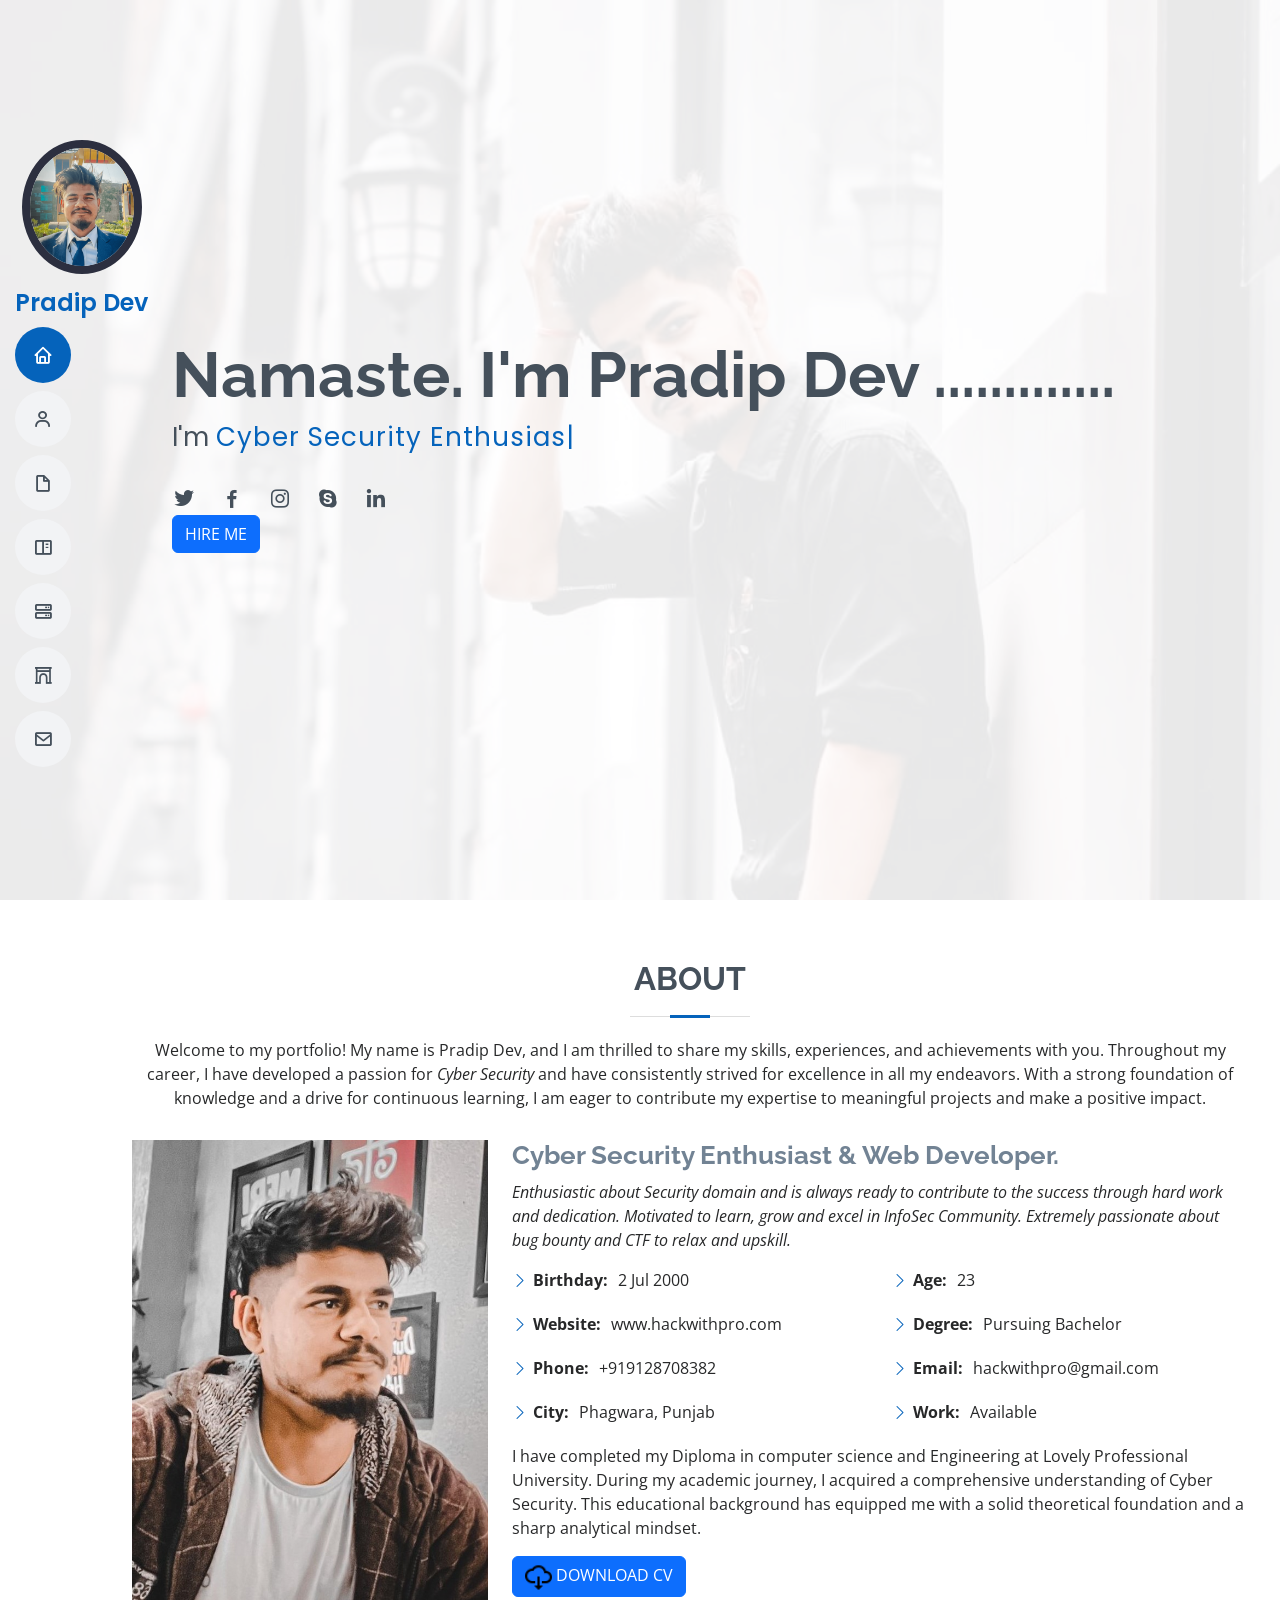
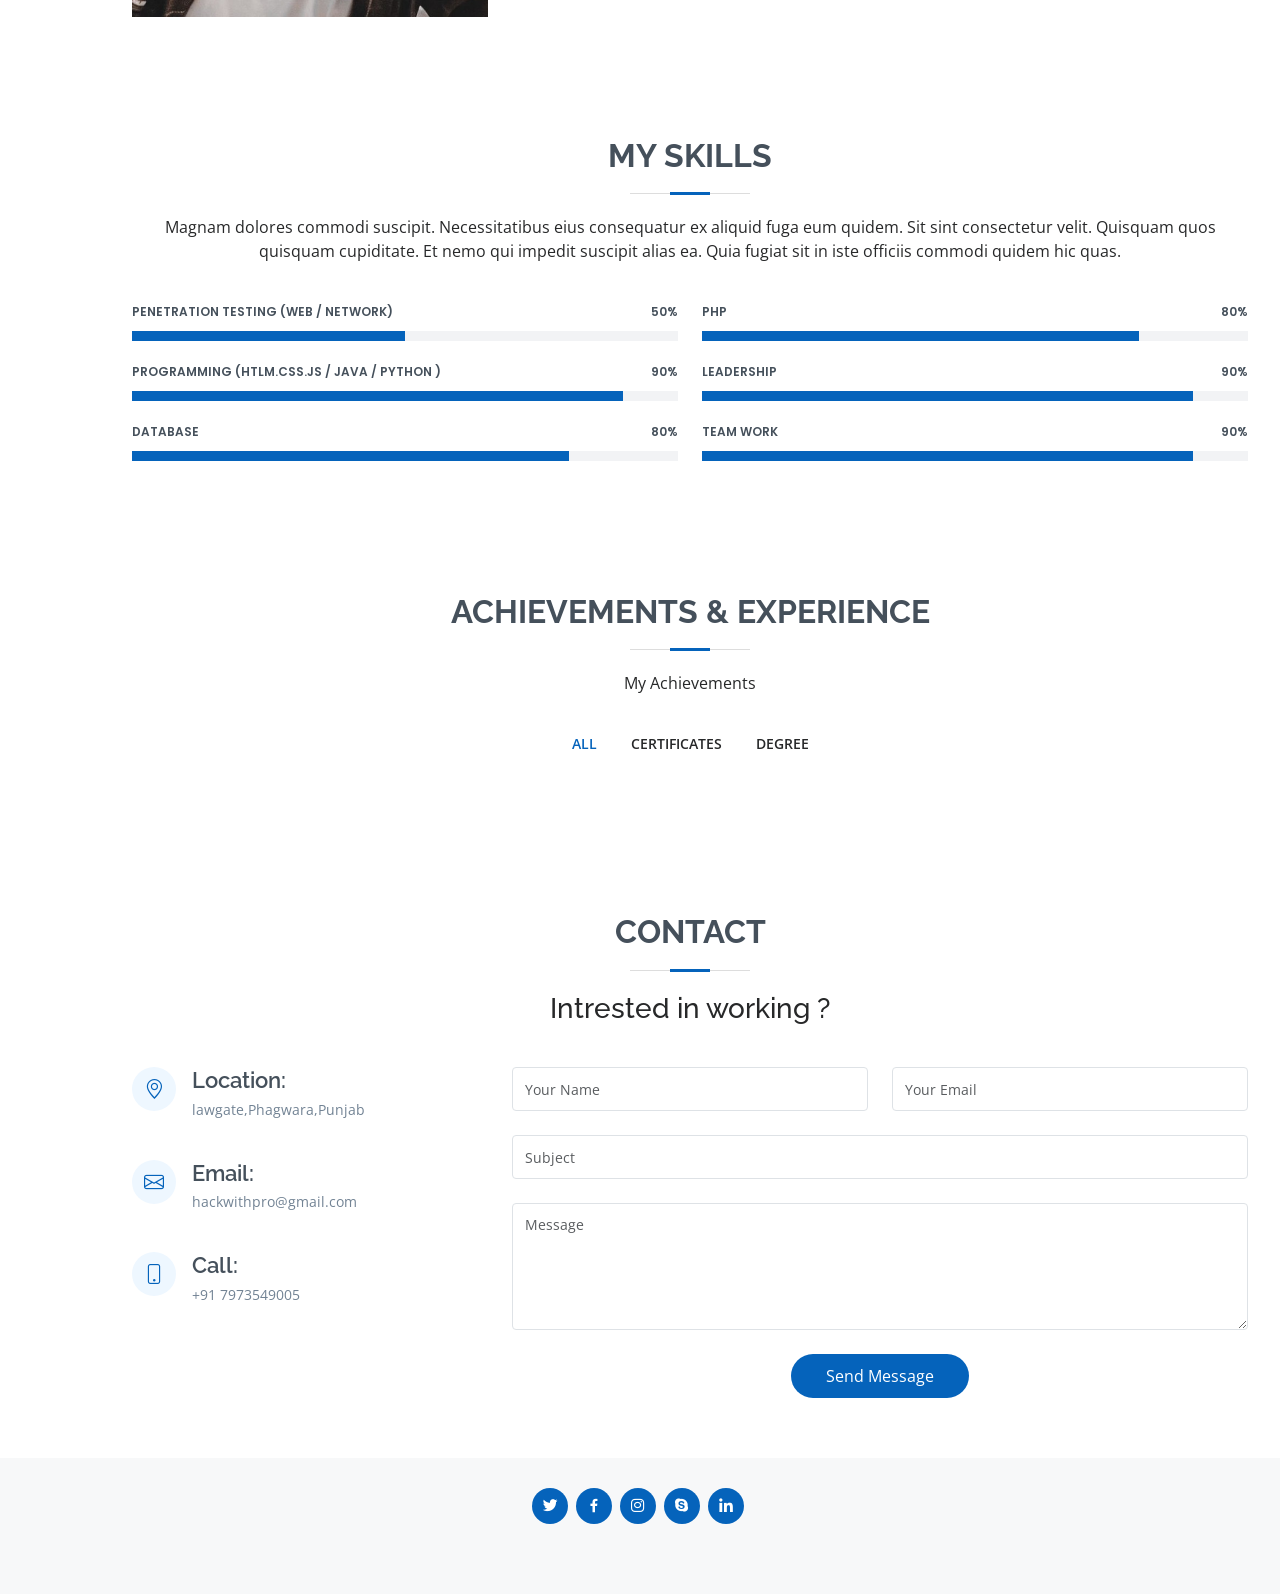
==== html-kubetrack/index.html @ 580a5c1b "changes for second application deployment for kubetrack project" ====
<!DOCTYPE html>
<html lang="en">

<head>
  <meta charset="utf-8">
  <meta content="width=device-width, initial-scale=1.0" name="viewport">

  <title>Hackwithpro</title>
  <meta content="" name="description">
  <meta content="" name="keywords">

  <!-- Favicons -->
  <link href="assets/img/favicon.png" rel="icon">
  <link href="assets/img/apple-touch-icon.png" rel="apple-touch-icon">

  <!-- Google Fonts -->
  <link href="https://fonts.googleapis.com/css?family=Open+Sans:300,300i,400,400i,600,600i,700,700i|Raleway:300,300i,400,400i,500,500i,600,600i,700,700i|Poppins:300,300i,400,400i,500,500i,600,600i,700,700i" rel="stylesheet">

  <!-- Vendor CSS Files -->
  <link href="assets/vendor/aos/aos.css" rel="stylesheet">
  <link href="assets/vendor/bootstrap/css/bootstrap.min.css" rel="stylesheet">
  <link href="assets/vendor/bootstrap-icons/bootstrap-icons.css" rel="stylesheet">
  <link href="assets/vendor/boxicons/css/boxicons.min.css" rel="stylesheet">
  <link href="assets/vendor/glightbox/css/glightbox.min.css" rel="stylesheet">
  <link href="assets/vendor/swiper/swiper-bundle.min.css" rel="stylesheet">

  <!-- Template Main CSS File -->
  <link href="assets/css/style.css" rel="stylesheet">

  <!-- =======================================================
  * Template Name: MyResume
  * Updated: Jun 13 2023 with Bootstrap v5.3.0
  * Template URL: https://bootstrapmade.com/free-html-bootstrap-template-my-resume/
  * Author: BootstrapMade.com
  * License: https://bootstrapmade.com/license/
  ======================================================== -->
</head>

<body>

  <!-- ======= Mobile nav toggle button ======= -->
   <!--<button type="button" class="mobile-nav-toggle d-xl-none"><i class="bi bi-list mobile-nav-toggle"></i></button> -->
   <i class="bi bi-list mobile-nav-toggle d-lg-none"></i>

  <!-- ======= Header ======= -->
  <header id="header" class="d-flex flex-column justify-content-center">
    <div class="profile">
        <img src="assets/img/pro.png" alt="" class="img-fluid rounded-circle">
        <h1 class="text-light"><a href="index.html">Pradip Dev</a></h1>
    </div>
    <nav id="navbar" class="navbar nav-menu">
      <ul>
        <li><a href="#hero" class="nav-link scrollto active"><i class="bx bx-home"></i> <span>Home</span></a></li>
        <li><a href="#about" class="nav-link scrollto"><i class="bx bx-user"></i> <span>About</span></a></li>
        <li><a href="#about" class="nav-link scrollto"><i class="bx bx-file-blank"></i> <span>Resume</span></a></li>
        <li><a href="#portfolio" class="nav-link scrollto"><i class="bx bx-book-content"></i> <span>Portfolio</span></a></li>
        <li><a href="#services" class="nav-link scrollto"><i class="bx bx-server"></i> <span>Services</span></a></li>
        <li><a href="#achivements" class="nav-link scrollto"><i class="bx bx-arch"></i> <span>Achivements</span></a></li>
        <li><a href="#contact" class="nav-link scrollto"><i class="bx bx-envelope"></i> <span>Contact</span></a></li>
      </ul>
    </nav><!-- .nav-menu -->

  </header><!-- End Header -->

  <!-- ======= Hero Section ======= -->
  <section id="hero" class="d-flex flex-column justify-content-center">
    <div class="container" data-aos="zoom-in" data-aos-delay="100">
      <h1>Namaste. I'm Pradip Dev .............</h1>
      <p> I'm <span class="typed" data-typed-items="Cyber Security Enthusiast , Security Researcher, Full Stack Web Developer, "></span></p>
      <div class="social-links">
        <a href="https://twitter.com/Pradeep_161" class="twitter"><i class="bx bxl-twitter"></i></a>
        <a href="https://www.facebook.com/Pradeepdev1611" class="facebook"><i class="bx bxl-facebook"></i></a>
        <a href="https://www.instagram.com/_Pradeep1611/" class="instagram"><i class="bx bxl-instagram"></i></a>
        <a href="#" class="google-plus"><i class="bx bxl-skype"></i></a>
        <a href="https://www.linkedin.com/in/pradip-dev-b38003209/" class="linkedin"><i class="bx bxl-linkedin"></i></a> 
      </div>
      <div class ="button">
        <!--<button onclick="" type="submit"> HIRE ME </button>-->
        <a class="btn btn-large btn-primary" href="#contact"> HIRE ME </a>
        </div>
    </div>
  </section><!-- End Hero -->

  <main id="main">

    <!-- ======= About Section ======= -->
    <section id="about" class="about">
      <div class="container" data-aos="fade-up">

        <div class="section-title">
          <h2>About</h2>
          <p>Welcome to my portfolio! My name is Pradip Dev, and I am thrilled to share my skills, experiences, and achievements with you. Throughout my career, I have developed a passion for </b><i>Cyber Security</i> and have consistently strived for excellence in all my endeavors. With a strong foundation of knowledge and a drive for continuous learning, I am eager to contribute my expertise to meaningful projects and make a positive impact.</p>
        </div>

        <div class="row">
          <div class="col-lg-4">
            <img src="assets/img/profile-img.jpg" class="img-fluid" alt="">
          </div>
          <div class="col-lg-8 pt-4 pt-lg-0 content">
            <h3> Cyber Security Enthusiast &amp; Web Developer.</h3>
            <p class="fst-italic">
                Enthusiastic about Security domain and is always ready to contribute to the success through hard work and dedication. Motivated to learn, grow and excel in InfoSec Community. Extremely passionate about bug bounty and  CTF to relax and upskill.
            </p>
            <div class="row">
              <div class="col-lg-6">
                <ul>
                  <li><i class="bi bi-chevron-right"></i> <strong>Birthday:</strong> <span>2 Jul 2000</span></li>
                  <li><i class="bi bi-chevron-right"></i> <strong>Website:</strong> <span>www.hackwithpro.com</span></li>
                  <li><i class="bi bi-chevron-right"></i> <strong>Phone:</strong> <span>+919128708382</span></li>
                  <li><i class="bi bi-chevron-right"></i> <strong>City:</strong> <span>Phagwara, Punjab</span></li>
                </ul>
              </div>
              <div class="col-lg-6">
                <ul>
                  <li><i class="bi bi-chevron-right"></i> <strong>Age:</strong> <span>23</span></li>
                  <li><i class="bi bi-chevron-right"></i> <strong>Degree:</strong> <span>Pursuing Bachelor</span></li>
                  <li><i class="bi bi-chevron-right"></i> <strong>Email:</strong> <span>hackwithpro@gmail.com</span></li>
                  <li><i class="bi bi-chevron-right"></i> <strong>Work:</strong> <span>Available</span></li>
                </ul>
              </div>
            </div>
            <p>
                I have completed my Diploma in computer science and Engineering at Lovely Professional University. During my academic journey, I acquired a comprehensive understanding of Cyber Security. This educational background has equipped me with a solid theoretical foundation and a sharp analytical mindset.

            </p>
            <a href="./assets/resume.pdf" target="_blank" class="btn btn-large btn-primary"><img src="./assets/img/download-icon.png" style="height: 3vh; width: 3vh" /> DOWNLOAD CV</a>
          </div>
        </div>

      </div>
    </section><!-- End About Section -->

    <!-- ======= Skills Section ======= -->
    <section id="skills" class="skills section-bg">
      <div class="container" data-aos="fade-up">

        <div class="section-title">
          <h2>My Skills</h2>
          <p>Magnam dolores commodi suscipit. Necessitatibus eius consequatur ex aliquid fuga eum quidem. Sit sint consectetur velit. Quisquam quos quisquam cupiditate. Et nemo qui impedit suscipit alias ea. Quia fugiat sit in iste officiis commodi quidem hic quas.</p>
        </div>

        <div class="row skills-content">

          <div class="col-lg-6">

            <div class="progress">
              <span class="skill"> Penetration Testing (Web / Network) <i class="val">50%</i></span>
              <div class="progress-bar-wrap">
                <div class="progress-bar" role="progressbar" aria-valuenow="50" aria-valuemin="0" aria-valuemax="100"></div>
              </div>
            </div>

            <div class="progress">
              <span class="skill"> Programming (Htlm.Css.Js / java / Python ) <i class="val">90%</i></span>
              <div class="progress-bar-wrap">
                <div class="progress-bar" role="progressbar" aria-valuenow="90" aria-valuemin="0" aria-valuemax="100"></div>
              </div>
            </div>

            <div class="progress">
              <span class="skill">Database <i class="val">80%</i></span>
              <div class="progress-bar-wrap">
                <div class="progress-bar" role="progressbar" aria-valuenow="80" aria-valuemin="0" aria-valuemax="100"></div>
              </div>
            </div>

          </div>

          <div class="col-lg-6">

            <div class="progress">
              <span class="skill">PHP <i class="val">80%</i></span>
              <div class="progress-bar-wrap">
                <div class="progress-bar" role="progressbar" aria-valuenow="80" aria-valuemin="0" aria-valuemax="100"></div>
              </div>
            </div>

            <div class="progress">
              <span class="skill">Leadership<i class="val">90%</i></span>
              <div class="progress-bar-wrap">
                <div class="progress-bar" role="progressbar" aria-valuenow="90" aria-valuemin="0" aria-valuemax="100"></div>
              </div>
            </div>

            <div class="progress">
              <span class="skill">Team work <i class="val">90%</i></span>
              <div class="progress-bar-wrap">
                <div class="progress-bar" role="progressbar" aria-valuenow="90" aria-valuemin="0" aria-valuemax="100"></div>
              </div>
            </div>

          </div>

        </div>

      </div>
    </section><!-- End Skills Section -->   

    <!-- ======= Portfolio Section ======= -->
    <section id="portfolio" class="portfolio section-bg">
      <div class="container" data-aos="fade-up">

        <div class="section-title">
          <h2>Achievements & Experience</h2>
          <p>My Achievements</p>
        </div>

        <div class="row">
          <div class="col-lg-12 d-flex justify-content-center" data-aos="fade-up" data-aos-delay="100">
            <ul id="portfolio-flters">
              <li data-filter="*" class="filter-active">All</li>
              <li data-filter=".filter-app"> Certificates</li>
              <li data-filter=".filter-card"> Degree</li>
             <!--<li data-filter=".filter-web">  Web</li> --> 
            </ul>
          </div>
        </div> 
        <!--

        <div class="row portfolio-container" data-aos="fade-up" data-aos-delay="200">

          <div class="col-lg-4 col-md-6 portfolio-item filter-app">
            <div class="portfolio-wrap">
              <img src="assets/img/portfolio/portfolio-1.jpg" class="img-fluid" alt="">
              <div class="portfolio-info">
                <h4>App 1</h4>
                <p>App</p>
                <div class="portfolio-links">
                  <a href="assets/img/portfolio/portfolio-1.jpg" data-gallery="portfolioGallery" class="portfolio-lightbox" title="App 1"><i class="bx bx-plus"></i></a>
                  <a href="portfolio-details.html" class="portfolio-details-lightbox" data-glightbox="type: external" title="Portfolio Details"><i class="bx bx-link"></i></a>
                </div>
              </div>
            </div>
          </div>

          <div class="col-lg-4 col-md-6 portfolio-item filter-web">
            <div class="portfolio-wrap">
              <img src="assets/img/portfolio/portfolio-2.jpg" class="img-fluid" alt="">
              <div class="portfolio-info">
                <h4>Web 3</h4>
                <p>Web</p>
                <div class="portfolio-links">
                  <a href="assets/img/portfolio/portfolio-2.jpg" data-gallery="portfolioGallery" class="portfolio-lightbox" title="Web 3"><i class="bx bx-plus"></i></a>
                  <a href="portfolio-details.html" class="portfolio-details-lightbox" data-glightbox="type: external" title="Portfolio Details"><i class="bx bx-link"></i></a>
                </div>
              </div>
            </div>
          </div>

          <div class="col-lg-4 col-md-6 portfolio-item filter-app">
            <div class="portfolio-wrap">
              <img src="assets/img/portfolio/portfolio-3.jpg" class="img-fluid" alt="">
              <div class="portfolio-info">
                <h4>App 2</h4>
                <p>App</p>
                <div class="portfolio-links">
                  <a href="assets/img/portfolio/portfolio-3.jpg" data-gallery="portfolioGallery" class="portfolio-lightbox" title="App 2"><i class="bx bx-plus"></i></a>
                  <a href="portfolio-details.html" class="portfolio-details-lightbox" data-glightbox="type: external" title="Portfolio Details"><i class="bx bx-link"></i></a>
                </div>
              </div>
            </div>
          </div>

          <div class="col-lg-4 col-md-6 portfolio-item filter-card">
            <div class="portfolio-wrap">
              <img src="assets/img/portfolio/portfolio-4.jpg" class="img-fluid" alt="">
              <div class="portfolio-info">
                <h4>Card 2</h4>
                <p>Card</p>
                <div class="portfolio-links">
                  <a href="assets/img/portfolio/portfolio-4.jpg" data-gallery="portfolioGallery" class="portfolio-lightbox" title="Card 2"><i class="bx bx-plus"></i></a>
                  <a href="portfolio-details.html" class="portfolio-details-lightbox" data-glightbox="type: external" title="Portfolio Details"><i class="bx bx-link"></i></a>
                </div>
              </div>
            </div>
          </div>

          <div class="col-lg-4 col-md-6 portfolio-item filter-web">
            <div class="portfolio-wrap">
              <img src="assets/img/portfolio/portfolio-5.jpg" class="img-fluid" alt="">
              <div class="portfolio-info">
                <h4>Web 2</h4>
                <p>Web</p>
                <div class="portfolio-links">
                  <a href="assets/img/portfolio/portfolio-5.jpg" data-gallery="portfolioGallery" class="portfolio-lightbox" title="Web 2"><i class="bx bx-plus"></i></a>
                  <a href="portfolio-details.html" class="portfolio-details-lightbox" data-glightbox="type: external" title="Portfolio Details"><i class="bx bx-link"></i></a>
                </div>
              </div>
            </div>
          </div>

          <div class="col-lg-4 col-md-6 portfolio-item filter-app">
            <div class="portfolio-wrap">
              <img src="assets/img/portfolio/portfolio-6.jpg" class="img-fluid" alt="">
              <div class="portfolio-info">
                <h4>App 3</h4>
                <p>App</p>
                <div class="portfolio-links">
                  <a href="assets/img/portfolio/portfolio-6.jpg" data-gallery="portfolioGallery" class="portfolio-lightbox" title="App 3"><i class="bx bx-plus"></i></a>
                  <a href="portfolio-details.html" class="portfolio-details-lightbox" data-glightbox="type: external" title="Portfolio Details"><i class="bx bx-link"></i></a>
                </div>
              </div>
            </div>
          </div>

          <div class="col-lg-4 col-md-6 portfolio-item filter-card">
            <div class="portfolio-wrap">
              <img src="assets/img/portfolio/portfolio-7.jpg" class="img-fluid" alt="">
              <div class="portfolio-info">
                <h4>Card 1</h4>
                <p>Card</p>
                <div class="portfolio-links">
                  <a href="assets/img/portfolio/portfolio-7.jpg" data-gallery="portfolioGallery" class="portfolio-lightbox" title="Card 1"><i class="bx bx-plus"></i></a>
                  <a href="portfolio-details.html" class="portfolio-details-lightbox" data-glightbox="type: external" title="Portfolio Details"><i class="bx bx-link"></i></a>
                </div>
              </div>
            </div>
          </div>

          <div class="col-lg-4 col-md-6 portfolio-item filter-card">
            <div class="portfolio-wrap">
              <img src="assets/img/portfolio/portfolio-8.jpg" class="img-fluid" alt="">
              <div class="portfolio-info">
                <h4>Card 3</h4>
                <p>Card</p>
                <div class="portfolio-links">
                  <a href="assets/img/portfolio/portfolio-8.jpg" data-gallery="portfolioGallery" class="portfolio-lightbox" title="Card 3"><i class="bx bx-plus"></i></a>
                  <a href="portfolio-details.html" class="portfolio-details-lightbox" data-glightbox="type: external" title="Portfolio Details"><i class="bx bx-link"></i></a>
                </div>
              </div>
            </div>
          </div>

          <div class="col-lg-4 col-md-6 portfolio-item filter-web">
            <div class="portfolio-wrap">
              <img src="assets/img/portfolio/portfolio-9.jpg" class="img-fluid" alt="">
              <div class="portfolio-info">
                <h4>Web 3</h4>
                <p>Web</p>
                <div class="portfolio-links">
                  <a href="assets/img/portfolio/portfolio-9.jpg" data-gallery="portfolioGallery" class="portfolio-lightbox" title="Web 3"><i class="bx bx-plus"></i></a>
                  <a href="portfolio-details.html" class="portfolio-details-lightbox" data-glightbox="type: external" title="Portfolio Details"><i class="bx bx-link"></i></a>
                </div>
              </div>
            </div>
          </div>
        -->

        </div>

      </div>
    </section><!-- End Portfolio Section -->


    <!-- ======= Contact Section ======= -->
    <section id="contact" class="contact">
      <div class="container" data-aos="fade-up">

        <div class="section-title">
          <h2>Contact</h2>
          <h3>Intrested in working ?</h3>
        </div>

        <div class="row mt-1">

          <div class="col-lg-4">
            <div class="info">
              <div class="address">
                <i class="bi bi-geo-alt"></i>
                <h4>Location:</h4>
                <p>lawgate,Phagwara,Punjab</p>
              </div>

              <div class="email">
                <i class="bi bi-envelope"></i>
                <h4>Email:</h4>
                <p>hackwithpro@gmail.com</p>
              </div>

              <div class="phone">
                <i class="bi bi-phone"></i>
                <h4>Call:</h4>
                <p>+91 7973549005</p>
              </div>

            </div>

          </div>

          <div class="col-lg-8 mt-5 mt-lg-0">

            <form action="forms/contact.php" method="post" role="form" class="php-email-form">
              <div class="row">
                <div class="col-md-6 form-group">
                  <input type="text" name="name" class="form-control" id="name" placeholder="Your Name" required>
                </div>
                <div class="col-md-6 form-group mt-3 mt-md-0">
                  <input type="email" class="form-control" name="email" id="email" placeholder="Your Email" required>
                </div>
              </div>
              <div class="form-group mt-3">
                <input type="text" class="form-control" name="subject" id="subject" placeholder="Subject" required>
              </div>
              <div class="form-group mt-3">
                <textarea class="form-control" name="message" rows="5" placeholder="Message" required></textarea>
              </div>
              <div class="my-3">
                <div class="loading">Loading</div>
                <div class="error-message"></div>
                <div class="sent-message">Your message has been sent. Thank you!</div>
              </div>
              <div class="text-center"><button type="submit">Send Message</button></div>
            </form>

          </div>

        </div>

      </div>
    </section><!-- End Contact Section -->

  </main><!-- End #main -->

  <!-- ======= Footer ======= -->
  <footer id="footer">
    <div class="container">
      <div class="social-links">
        <a href="https://twitter.com/Pradeep_161" class="twitter"><i class="bx bxl-twitter"></i></a>
        <a href="https://www.facebook.com/Pradeepdev1611" class="facebook"><i class="bx bxl-facebook"></i></a>
        <a href="https://www.instagram.com/_Pradeep1611/" class="instagram"><i class="bx bxl-instagram"></i></a>
        <a href="#" class="google-plus"><i class="bx bxl-skype"></i></a>
        <a href="https://www.linkedin.com/in/pradip-dev-b38003209/" class="linkedin"><i class="bx bxl-linkedin"></i></a>
      </div>
    </div>
  </footer><!-- End Footer -->

  <div id="preloader"></div>
  <a href="#" class="back-to-top d-flex align-items-center justify-content-center"><i class="bi bi-arrow-up-short"></i></a>

  <!-- Vendor JS Files -->
  <script src="assets/vendor/purecounter/purecounter_vanilla.js"></script>
  <script src="assets/vendor/aos/aos.js"></script>
  <script src="assets/vendor/bootstrap/js/bootstrap.bundle.min.js"></script>
  <script src="assets/vendor/glightbox/js/glightbox.min.js"></script>
  <script src="assets/vendor/isotope-layout/isotope.pkgd.min.js"></script>
  <script src="assets/vendor/swiper/swiper-bundle.min.js"></script>
  <script src="assets/vendor/typed.js/typed.umd.js"></script>
  <script src="assets/vendor/waypoints/noframework.waypoints.js"></script>
  <script src="assets/vendor/php-email-form/validate.js"></script>

  <!-- Template Main JS File -->
  <script src="assets/js/main.js"></script>

</body>

</html>
---- html-kubetrack/assets/css/style.css ----
/**
* Template Name: MyResume
* Updated: Jun 13 2023 with Bootstrap v5.3.0
* Template URL: https://bootstrapmade.com/free-html-bootstrap-template-my-resume/
* Author: BootstrapMade.com
* License: https://bootstrapmade.com/license/
*/

/*--------------------------------------------------------------
# General
--------------------------------------------------------------*/
body {
  font-family: "Open Sans", sans-serif;
  color: #272829;
}

a {
  color: #0563bb;
  text-decoration: none;
}

a:hover {
  color: #067ded;
  text-decoration: none;
}

h1,
h2,
h3,
h4,
h5,
h6 {
  font-family: "Raleway", sans-serif;
}

/*--------------------------------------------------------------
# Back to top button
--------------------------------------------------------------*/
.back-to-top {
  position: fixed;
  visibility: hidden;
  opacity: 0;
  right: 15px;
  bottom: 15px;
  z-index: 996;
  background: #0563bb;
  width: 40px;
  height: 40px;
  border-radius: 50px;
  transition: all 0.4s;
}

.back-to-top i {
  font-size: 28px;
  color: #fff;
  line-height: 0;
}

.back-to-top:hover {
  background: #0678e3;
  color: #fff;
}

.back-to-top.active {
  visibility: visible;
  opacity: 1;
}

/*--------------------------------------------------------------
# Preloader
--------------------------------------------------------------*/
#preloader {
  position: fixed;
  top: 0;
  left: 0;
  right: 0;
  bottom: 0;
  z-index: 9999;
  overflow: hidden;
  background: #fff;
}

#preloader:before {
  content: "";
  position: fixed;
  top: calc(50% - 30px);
  left: calc(50% - 30px);
  border: 6px solid #0563bb;
  border-top-color: #fff;
  border-bottom-color: #fff;
  border-radius: 50%;
  width: 60px;
  height: 60px;
  animation: animate-preloader 1s linear infinite;
}

@keyframes animate-preloader {
  0% {
    transform: rotate(0deg);
  }

  100% {
    transform: rotate(360deg);
  }
}

/*--------------------------------------------------------------
# Disable aos animation delay on mobile devices
--------------------------------------------------------------*/
@media screen and (max-width: 768px) {
  [data-aos-delay] {
    transition-delay: 0 !important;
  }
}

/*--------------------------------------------------------------
# Header
--------------------------------------------------------------*/
#header {
  position: fixed;
  top: 0;
  left: 0;
  bottom: 0;
  z-index: 9997;
  transition: all 0.5s;
  padding: 15px;
  overflow-y: auto;
}

#header .profile h1 {
  font-size: 24px;
  margin: 0;
  padding: 0 0 10px 0;
  font-weight: 600;
  -moz-text-align-last: center;
  text-align-last: center;
  font-family: "Poppins", sans-serif;
}

@media (max-width: 991px) {
  #header {
    width: 300px;
    background: #fff;
    border-right: 1px solid #e6e9ec;
    left: -300px;
  }
}

@media (min-width: 991px) {
  #main {
    margin-left: 100px;
  }
}

/*--------------------------------------------------------------
# Navigation Menu
--------------------------------------------------------------*/
/**
* Desktop Navigation 
*/
#header .profile img {
  margin: 15px auto;
  display: block;
  width: 120px;
  border: 8px solid #2c2f3f;
}

.nav-menu {
  padding: 0;
  display: block;
}

.nav-menu * {
  margin: 0;
  padding: 0;
  list-style: none;
}

.nav-menu>ul>li {
  position: relative;
  white-space: nowrap;
}

.nav-menu a,
.nav-menu a:focus {
  display: flex;
  align-items: center;
  color: #45505b;
  padding: 10px 18px;
  margin-bottom: 8px;
  transition: 0.3s;
  font-size: 15px;
  border-radius: 50px;
  background: #f2f3f5;
  height: 56px;
  width: 100%;
  overflow: hidden;
  transition: 0.3s;
}

.nav-menu a i,
.nav-menu a:focus i {
  font-size: 20px;
}

.nav-menu a span,
.nav-menu a:focus span {
  padding: 0 5px 0 7px;
  color: #45505b;
}

@media (min-width: 992px) {

  .nav-menu a,
  .nav-menu a:focus {
    width: 56px;
  }

  .nav-menu a span,
  .nav-menu a:focus span {
    display: none;
    color: #fff;
  }
}

.nav-menu a:hover,
.nav-menu .active,
.nav-menu .active:focus,
.nav-menu li:hover>a {
  color: #fff;
  background: #0563bb;
}

.nav-menu a:hover span,
.nav-menu .active span,
.nav-menu .active:focus span,
.nav-menu li:hover>a span {
  color: #fff;
}

.nav-menu a:hover,
.nav-menu li:hover>a {
  width: 100%;
  color: #fff;
}

.nav-menu a:hover span,
.nav-menu li:hover>a span {
  display: block;
}

/**
* Mobile Navigation 
*/
.mobile-nav-toggle {
  position: fixed;
  right: 10px;
  top: 10px;
  z-index: 9998;
  border: 0;
  background: none;
  font-size: 28px;
  transition: all 0.4s;
  outline: none !important;
  line-height: 0;
  cursor: pointer;
  border-radius: 50px;
  padding: 5px;
}

.mobile-nav-toggle i {
  color: #45505b;
}

.mobile-nav-active {
  overflow: hidden;
}

.mobile-nav-active #header {
  left: 0;
}

.mobile-nav-active .mobile-nav-toggle {
  color: #fff;
  background-color: #0563bb;
}

/*--------------------------------------------------------------
# Hero Section
--------------------------------------------------------------*/
#hero {
  width: 100%;
  height: 100vh;
  background: url("../img/hero-bg.jpg") top right no-repeat;
  background-size: cover;
  position: relative;
}

@media (min-width: 992px) {
  #hero {
    padding-left: 160px;
  }
}

#hero:before {
  content: "";
  background: rgba(255, 255, 255, 0.9);
  position: absolute;
  bottom: 0;
  top: 0;
  left: 0;
  right: 0;
}

#hero h1 {
  margin: 0;
  font-size: 64px;
  font-weight: 700;
  line-height: 56px;
  color: #45505b;
}

#hero p {
  color: #45505b;
  margin: 15px 0 0 0;
  font-size: 26px;
  font-family: "Poppins", sans-serif;
}

#hero p span {
  color: #0563bb;
  letter-spacing: 1px;
}

#hero .social-links {
  margin-top: 30px;
}

#hero .social-links a {
  font-size: 24px;
  display: inline-block;
  color: #45505b;
  line-height: 1;
  margin-right: 20px;
  transition: 0.3s;
}


#hero .social-links a:hover {
  color: #0563bb;
}

@media (max-width: 992px) {
  #hero {
    text-align: center;
  }

  #hero h1 {
    font-size: 32px;
    line-height: 36px;
  }

  #hero p {
    margin-top: 10px;
    font-size: 20px;
    line-height: 24px;
  }
}

/*--------------------------------------------------------------
# Sections General
--------------------------------------------------------------*/
section {
  padding: 60px 0;
  overflow: hidden;
}

.section-title {
  text-align: center;
  padding-bottom: 30px;
}

.section-title h2 {
  font-size: 32px;
  font-weight: bold;
  text-transform: uppercase;
  margin-bottom: 20px;
  padding-bottom: 20px;
  position: relative;
  color: #45505b;
}

.section-title h2::before {
  content: "";
  position: absolute;
  display: block;
  width: 120px;
  height: 1px;
  background: #ddd;
  bottom: 1px;
  left: calc(50% - 60px);
}

.section-title h2::after {
  content: "";
  position: absolute;
  display: block;
  width: 40px;
  height: 3px;
  background: #0563bb;
  bottom: 0;
  left: calc(50% - 20px);
}

.section-title p {
  margin-bottom: 0;
}

/*--------------------------------------------------------------
# About
--------------------------------------------------------------*/
.about .content h3 {
  font-weight: 700;
  font-size: 26px;
  color: #728394;
}

.about .content ul {
  list-style: none;
  padding: 0;
}

.about .content ul li {
  margin-bottom: 20px;
  display: flex;
  align-items: center;
}

.about .content ul strong {
  margin-right: 10px;
}

.about .content ul i {
  font-size: 16px;
  margin-right: 5px;
  color: #0563bb;
  line-height: 0;
}

.about .content p:last-child {
  margin-bottom: 0;
}

.about .content a{

}

/*--------------------------------------------------------------
# Facts
--------------------------------------------------------------*/
.facts .count-box {
  padding: 30px 30px 25px 30px;
  margin-top: 30px;
  width: 100%;
  position: relative;
  text-align: center;
  background: #fff;
}

.facts .count-box i {
  position: absolute;
  top: -25px;
  left: 50%;
  transform: translateX(-50%);
  font-size: 24px;
  background: #0563bb;
  color: #fff;
  border-radius: 50px;
  display: inline-flex;
  align-items: center;
  justify-content: center;
  width: 48px;
  height: 48px;
}

.facts .count-box span {
  font-size: 36px;
  display: block;
  font-weight: 600;
  color: #011426;
}

.facts .count-box p {
  padding: 0;
  margin: 0;
  font-family: "Raleway", sans-serif;
  font-size: 14px;
}

/*--------------------------------------------------------------
# Akills
--------------------------------------------------------------*/
.skills .progress {
  height: 60px;
  display: block;
  background: none;
  border-radius: 0;
}

.skills .progress .skill {
  padding: 10px 0;
  margin: 0;
  text-transform: uppercase;
  display: block;
  font-weight: 600;
  font-family: "Poppins", sans-serif;
  color: #45505b;
}

.skills .progress .skill .val {
  float: right;
  font-style: normal;
}

.skills .progress-bar-wrap {
  background: #f2f3f5;
}

.skills .progress-bar {
  width: 1px;
  height: 10px;
  transition: 0.9s;
  background-color: #0563bb;
}

/*--------------------------------------------------------------
# Resume
--------------------------------------------------------------*/
.resume .resume-title {
  font-size: 26px;
  font-weight: 700;
  margin-top: 20px;
  margin-bottom: 20px;
  color: #45505b;
}

.resume .resume-item {
  padding: 0 0 20px 20px;
  margin-top: -2px;
  border-left: 2px solid #0563bb;
  position: relative;
}

.resume .resume-item h4 {
  line-height: 18px;
  font-size: 18px;
  font-weight: 600;
  text-transform: uppercase;
  font-family: "Poppins", sans-serif;
  color: #0563bb;
  margin-bottom: 10px;
}

.resume .resume-item h5 {
  font-size: 16px;
  background: #f7f8f9;
  padding: 5px 15px;
  display: inline-block;
  font-weight: 600;
  margin-bottom: 10px;
}

.resume .resume-item ul {
  padding-left: 20px;
}

.resume .resume-item ul li {
  padding-bottom: 10px;
}

.resume .resume-item:last-child {
  padding-bottom: 0;
}

.resume .resume-item::before {
  content: "";
  position: absolute;
  width: 16px;
  height: 16px;
  border-radius: 50px;
  left: -9px;
  top: 0;
  background: #fff;
  border: 2px solid #0563bb;
}

/*--------------------------------------------------------------
# Portfolio
--------------------------------------------------------------*/
.portfolio .portfolio-item {
  margin-bottom: 30px;
}

.portfolio #portfolio-flters {
  padding: 0;
  margin: 0 auto 25px auto;
  list-style: none;
  text-align: center;
  background: #fff;
  border-radius: 50px;
  padding: 2px 15px;
}

.portfolio #portfolio-flters li {
  cursor: pointer;
  display: inline-block;
  padding: 10px 15px;
  font-size: 14px;
  font-weight: 600;
  line-height: 1;
  text-transform: uppercase;
  color: #272829;
  margin-bottom: 5px;
  transition: all 0.3s ease-in-out;
}

.portfolio #portfolio-flters li:hover,
.portfolio #portfolio-flters li.filter-active {
  color: #0563bb;
}

.portfolio #portfolio-flters li:last-child {
  margin-right: 0;
}

.portfolio .portfolio-wrap {
  transition: 0.3s;
  position: relative;
  overflow: hidden;
  z-index: 1;
  background: rgba(69, 80, 91, 0.8);
}

.portfolio .portfolio-wrap::before {
  content: "";
  background: rgba(255, 255, 255, 0.7);
  position: absolute;
  left: 30px;
  right: 30px;
  top: 30px;
  bottom: 30px;
  transition: all ease-in-out 0.3s;
  z-index: 2;
  opacity: 0;
}

.portfolio .portfolio-wrap .portfolio-info {
  opacity: 0;
  position: absolute;
  top: 0;
  left: 0;
  right: 0;
  bottom: 0;
  text-align: center;
  z-index: 3;
  transition: all ease-in-out 0.3s;
  display: flex;
  flex-direction: column;
  justify-content: center;
  align-items: center;
}

.portfolio .portfolio-wrap .portfolio-info::before {
  display: block;
  content: "";
  width: 48px;
  height: 48px;
  position: absolute;
  top: 35px;
  left: 35px;
  border-top: 3px solid #d7dce1;
  border-left: 3px solid #d7dce1;
  transition: all 0.5s ease 0s;
  z-index: 9994;
}

.portfolio .portfolio-wrap .portfolio-info::after {
  display: block;
  content: "";
  width: 48px;
  height: 48px;
  position: absolute;
  bottom: 35px;
  right: 35px;
  border-bottom: 3px solid #d7dce1;
  border-right: 3px solid #d7dce1;
  transition: all 0.5s ease 0s;
  z-index: 9994;
}

.portfolio .portfolio-wrap .portfolio-info h4 {
  font-size: 20px;
  color: #45505b;
  font-weight: 600;
}

.portfolio .portfolio-wrap .portfolio-info p {
  color: #45505b;
  font-size: 14px;
  text-transform: uppercase;
  padding: 0;
  margin: 0;
}

.portfolio .portfolio-wrap .portfolio-links {
  text-align: center;
  z-index: 4;
}

.portfolio .portfolio-wrap .portfolio-links a {
  color: #45505b;
  margin: 0 2px;
  font-size: 28px;
  display: inline-block;
  transition: 0.3s;
}

.portfolio .portfolio-wrap .portfolio-links a:hover {
  color: #148af9;
}

.portfolio .portfolio-wrap:hover::before {
  top: 0;
  left: 0;
  right: 0;
  bottom: 0;
  opacity: 1;
}

.portfolio .portfolio-wrap:hover .portfolio-info {
  opacity: 1;
}

.portfolio .portfolio-wrap:hover .portfolio-info::before {
  top: 15px;
  left: 15px;
}

.portfolio .portfolio-wrap:hover .portfolio-info::after {
  bottom: 15px;
  right: 15px;
}

/*--------------------------------------------------------------
# Portfolio Details
--------------------------------------------------------------*/
.portfolio-details {
  padding-top: 40px;
}

.portfolio-details .portfolio-details-slider img {
  width: 100%;
}

.portfolio-details .portfolio-details-slider .swiper-pagination {
  margin-top: 20px;
  position: relative;
}

.portfolio-details .portfolio-details-slider .swiper-pagination .swiper-pagination-bullet {
  width: 12px;
  height: 12px;
  background-color: #fff;
  opacity: 1;
  border: 1px solid #0563bb;
}

.portfolio-details .portfolio-details-slider .swiper-pagination .swiper-pagination-bullet-active {
  background-color: #0563bb;
}

.portfolio-details .portfolio-info {
  padding: 30px;
  box-shadow: 0px 0 30px rgba(69, 80, 91, 0.08);
}

.portfolio-details .portfolio-info h3 {
  font-size: 22px;
  font-weight: 700;
  margin-bottom: 20px;
  padding-bottom: 20px;
  border-bottom: 1px solid #eee;
}

.portfolio-details .portfolio-info ul {
  list-style: none;
  padding: 0;
  font-size: 15px;
}

.portfolio-details .portfolio-info ul li+li {
  margin-top: 10px;
}

.portfolio-details .portfolio-description {
  padding-top: 30px;
}

.portfolio-details .portfolio-description h2 {
  font-size: 26px;
  font-weight: 700;
  margin-bottom: 20px;
}

.portfolio-details .portfolio-description p {
  padding: 0;
}

/*--------------------------------------------------------------
# Services
--------------------------------------------------------------*/
.services .icon-box {
  text-align: center;
  padding: 70px 20px 80px 20px;
  transition: all ease-in-out 0.3s;
  background: #fff;
  box-shadow: 0px 5px 90px 0px rgba(110, 123, 131, 0.05);
}

.services .icon-box .icon {
  margin: 0 auto;
  width: 100px;
  height: 100px;
  display: flex;
  align-items: center;
  justify-content: center;
  transition: ease-in-out 0.3s;
  position: relative;
}

.services .icon-box .icon i {
  font-size: 36px;
  transition: 0.5s;
  position: relative;
}

.services .icon-box .icon svg {
  position: absolute;
  top: 0;
  left: 0;
}

.services .icon-box .icon svg path {
  transition: 0.5s;
  fill: #f5f5f5;
}

.services .icon-box h4 {
  font-weight: 600;
  margin: 10px 0 15px 0;
  font-size: 22px;
}

.services .icon-box h4 a {
  color: #45505b;
  transition: ease-in-out 0.3s;
}

.services .icon-box p {
  line-height: 24px;
  font-size: 14px;
  margin-bottom: 0;
}

.services .icon-box:hover {
  border-color: #fff;
  box-shadow: 0px 0 35px 0 rgba(0, 0, 0, 0.08);
}

.services .iconbox-blue i {
  color: #47aeff;
}

.services .iconbox-blue:hover .icon i {
  color: #fff;
}

.services .iconbox-blue:hover .icon path {
  fill: #47aeff;
}

.services .iconbox-orange i {
  color: #ffa76e;
}

.services .iconbox-orange:hover .icon i {
  color: #fff;
}

.services .iconbox-orange:hover .icon path {
  fill: #ffa76e;
}

.services .iconbox-pink i {
  color: #e80368;
}

.services .iconbox-pink:hover .icon i {
  color: #fff;
}

.services .iconbox-pink:hover .icon path {
  fill: #e80368;
}

.services .iconbox-yellow i {
  color: #ffbb2c;
}

.services .iconbox-yellow:hover .icon i {
  color: #fff;
}

.services .iconbox-yellow:hover .icon path {
  fill: #ffbb2c;
}

.services .iconbox-red i {
  color: #ff5828;
}

.services .iconbox-red:hover .icon i {
  color: #fff;
}

.services .iconbox-red:hover .icon path {
  fill: #ff5828;
}

.services .iconbox-teal i {
  color: #11dbcf;
}

.services .iconbox-teal:hover .icon i {
  color: #fff;
}

.services .iconbox-teal:hover .icon path {
  fill: #11dbcf;
}

/*--------------------------------------------------------------
# Testimonials
--------------------------------------------------------------*/
.testimonials .section-header {
  margin-bottom: 40px;
}

.testimonials .testimonials-carousel,
.testimonials .testimonials-slider {
  overflow: hidden;
}

.testimonials .testimonial-item {
  text-align: center;
}

.testimonials .testimonial-item .testimonial-img {
  width: 120px;
  border-radius: 50%;
  border: 4px solid #fff;
  margin: 0 auto;
}

.testimonials .testimonial-item h3 {
  font-size: 20px;
  font-weight: bold;
  margin: 10px 0 5px 0;
  color: #111;
}

.testimonials .testimonial-item h4 {
  font-size: 14px;
  color: #999;
  margin: 0 0 15px 0;
}

.testimonials .testimonial-item .quote-icon-left,
.testimonials .testimonial-item .quote-icon-right {
  color: #90c8fc;
  font-size: 26px;
}

.testimonials .testimonial-item .quote-icon-left {
  display: inline-block;
  left: -5px;
  position: relative;
}

.testimonials .testimonial-item .quote-icon-right {
  display: inline-block;
  right: -5px;
  position: relative;
  top: 10px;
}

.testimonials .testimonial-item p {
  font-style: italic;
  margin: 0 auto 15px auto;
}

.testimonials .swiper-pagination {
  margin-top: 20px;
  position: relative;
}

.testimonials .swiper-pagination .swiper-pagination-bullet {
  width: 12px;
  height: 12px;
  background-color: #fff;
  opacity: 1;
  border: 1px solid #0563bb;
}

.testimonials .swiper-pagination .swiper-pagination-bullet-active {
  background-color: #0563bb;
}

@media (min-width: 992px) {
  .testimonials .testimonial-item p {
    width: 80%;
  }
}

/*--------------------------------------------------------------
# Contact
--------------------------------------------------------------*/
.contact .info {
  width: 100%;
  background: #fff;
}

.contact .info i {
  font-size: 20px;
  color: #0563bb;
  float: left;
  width: 44px;
  height: 44px;
  background: #eef7ff;
  display: flex;
  justify-content: center;
  align-items: center;
  border-radius: 50px;
  transition: all 0.3s ease-in-out;
}

.contact .info h4 {
  padding: 0 0 0 60px;
  font-size: 22px;
  font-weight: 600;
  margin-bottom: 5px;
  color: #45505b;
}

.contact .info p {
  padding: 0 0 0 60px;
  margin-bottom: 0;
  font-size: 14px;
  color: #728394;
}

.contact .info .email,
.contact .info .phone {
  margin-top: 40px;
}

.contact .info .email:hover i,
.contact .info .address:hover i,
.contact .info .phone:hover i {
  background: #0563bb;
  color: #fff;
}

.contact .php-email-form {
  width: 100%;
  background: #fff;
}

.contact .php-email-form .form-group {
  padding-bottom: 8px;
}

.contact .php-email-form .error-message {
  display: none;
  color: #fff;
  background: #ed3c0d;
  text-align: left;
  padding: 15px;
  font-weight: 600;
}

.contact .php-email-form .error-message br+br {
  margin-top: 25px;
}

.contact .php-email-form .sent-message {
  display: none;
  color: #fff;
  background: #18d26e;
  text-align: center;
  padding: 15px;
  font-weight: 600;
}

.contact .php-email-form .loading {
  display: none;
  background: #fff;
  text-align: center;
  padding: 15px;
}

.contact .php-email-form .loading:before {
  content: "";
  display: inline-block;
  border-radius: 50%;
  width: 24px;
  height: 24px;
  margin: 0 10px -6px 0;
  border: 3px solid #18d26e;
  border-top-color: #eee;
  animation: animate-loading 1s linear infinite;
}

.contact .php-email-form input,
.contact .php-email-form textarea {
  border-radius: 4px;
  box-shadow: none;
  font-size: 14px;
}

.contact .php-email-form input[type=text],
.contact .php-email-form input[type=email] {
  height: 44px;
}

.contact .php-email-form textarea {
  padding: 10px 12px;
}

.contact .php-email-form button[type=submit] {
  background: #0563bb;
  border: 0;
  padding: 10px 35px;
  color: #fff;
  transition: 0.4s;
  border-radius: 50px;
}

.contact .php-email-form button[type=submit]:hover {
  background: #0678e3;
}

@keyframes animate-loading {
  0% {
    transform: rotate(0deg);
  }

  100% {
    transform: rotate(360deg);
  }
}

/*--------------------------------------------------------------
# Footer
--------------------------------------------------------------*/
#footer {
  background: #f7f8f9;
  color: #45505b;
  font-size: 14px;
  text-align: center;
  padding: 30px 0;
}

#footer h3 {
  font-size: 36px;
  font-weight: 700;
  position: relative;
  font-family: "Poppins", sans-serif;
  padding: 0;
  margin: 0 0 15px 0;
}

#footer p {
  font-size: 15;
  font-style: italic;
  padding: 0;
  margin: 0 0 40px 0;
}

#footer .social-links {
  margin: 0 0 40px 0;
}

#footer .social-links a {
  font-size: 18px;
  display: inline-block;
  background: #0563bb;
  color: #fff;
  line-height: 1;
  padding: 8px 0;
  margin-right: 4px;
  border-radius: 50%;
  text-align: center;
  width: 36px;
  height: 36px;
  transition: 0.3s;
}

#footer .social-links a:hover {
  background: #0678e3;
  color: #fff;
  text-decoration: none;
}

#footer .copyright {
  margin: 0 0 5px 0;
}

#footer .credits {
  font-size: 13px;
}
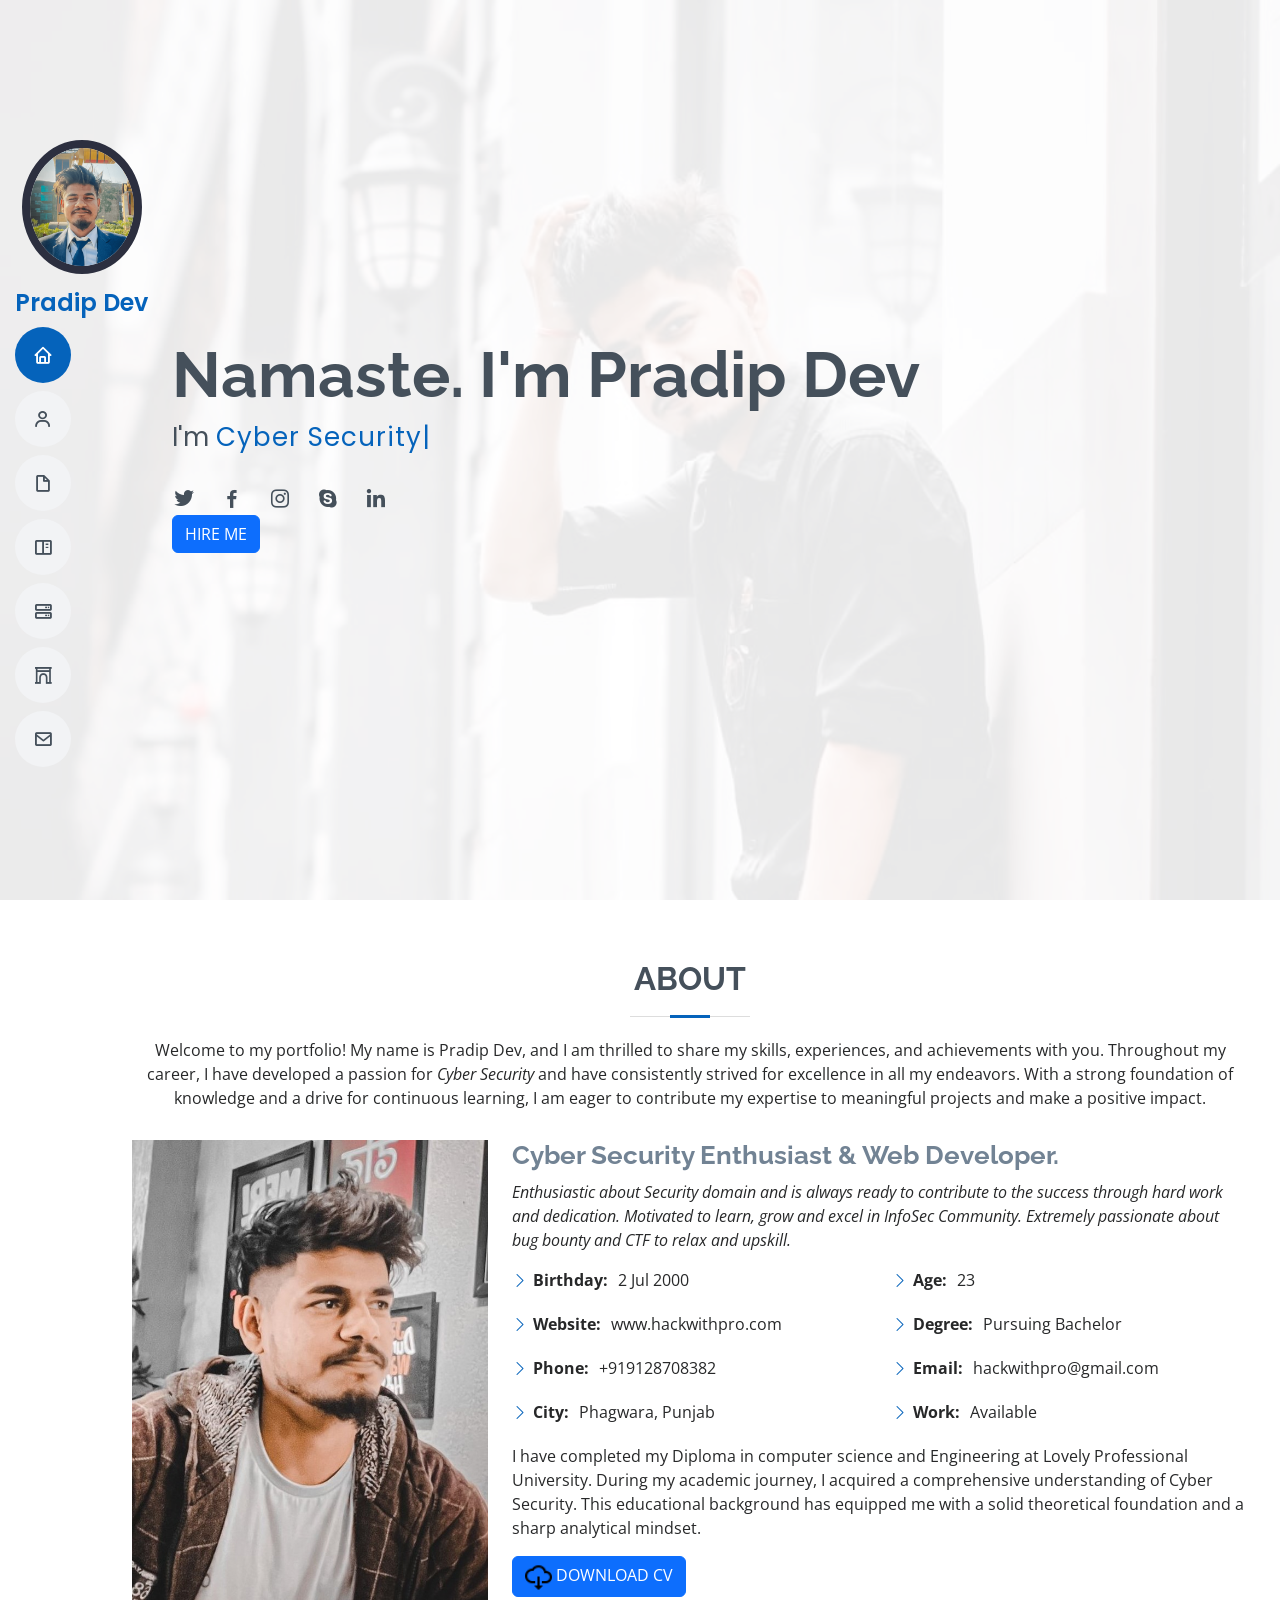
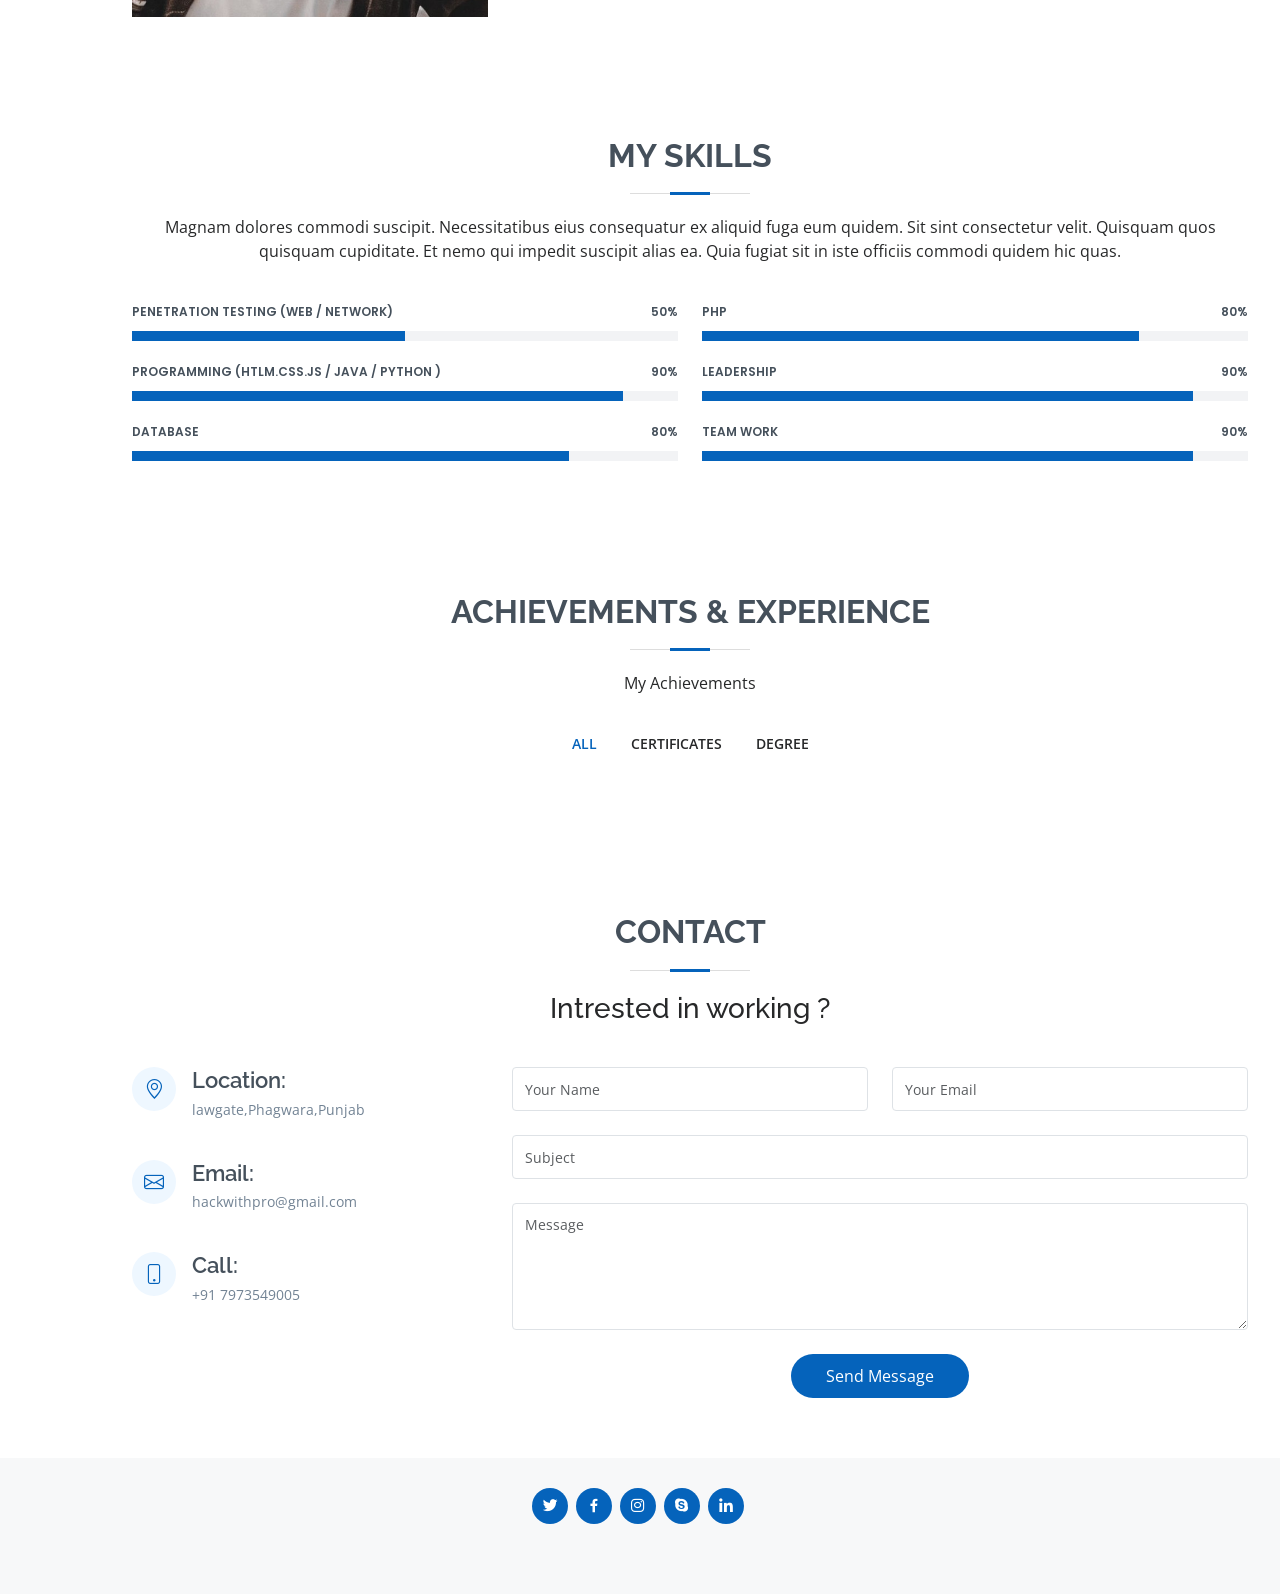
==== commit 7b8a34d9: "changes in index files" ====
--- a/html-kubetrack/index.html
+++ b/html-kubetrack/index.html
@@ -65,7 +65,7 @@
   <!-- ======= Hero Section ======= -->
   <section id="hero" class="d-flex flex-column justify-content-center">
     <div class="container" data-aos="zoom-in" data-aos-delay="100">
-      <h1>Namaste. I'm Pradip Dev .............</h1>
+      <h1>Namaste. I'm Pradip Dev</h1>
       <p> I'm <span class="typed" data-typed-items="Cyber Security Enthusiast , Security Researcher, Full Stack Web Developer, "></span></p>
       <div class="social-links">
         <a href="https://twitter.com/Pradeep_161" class="twitter"><i class="bx bxl-twitter"></i></a>
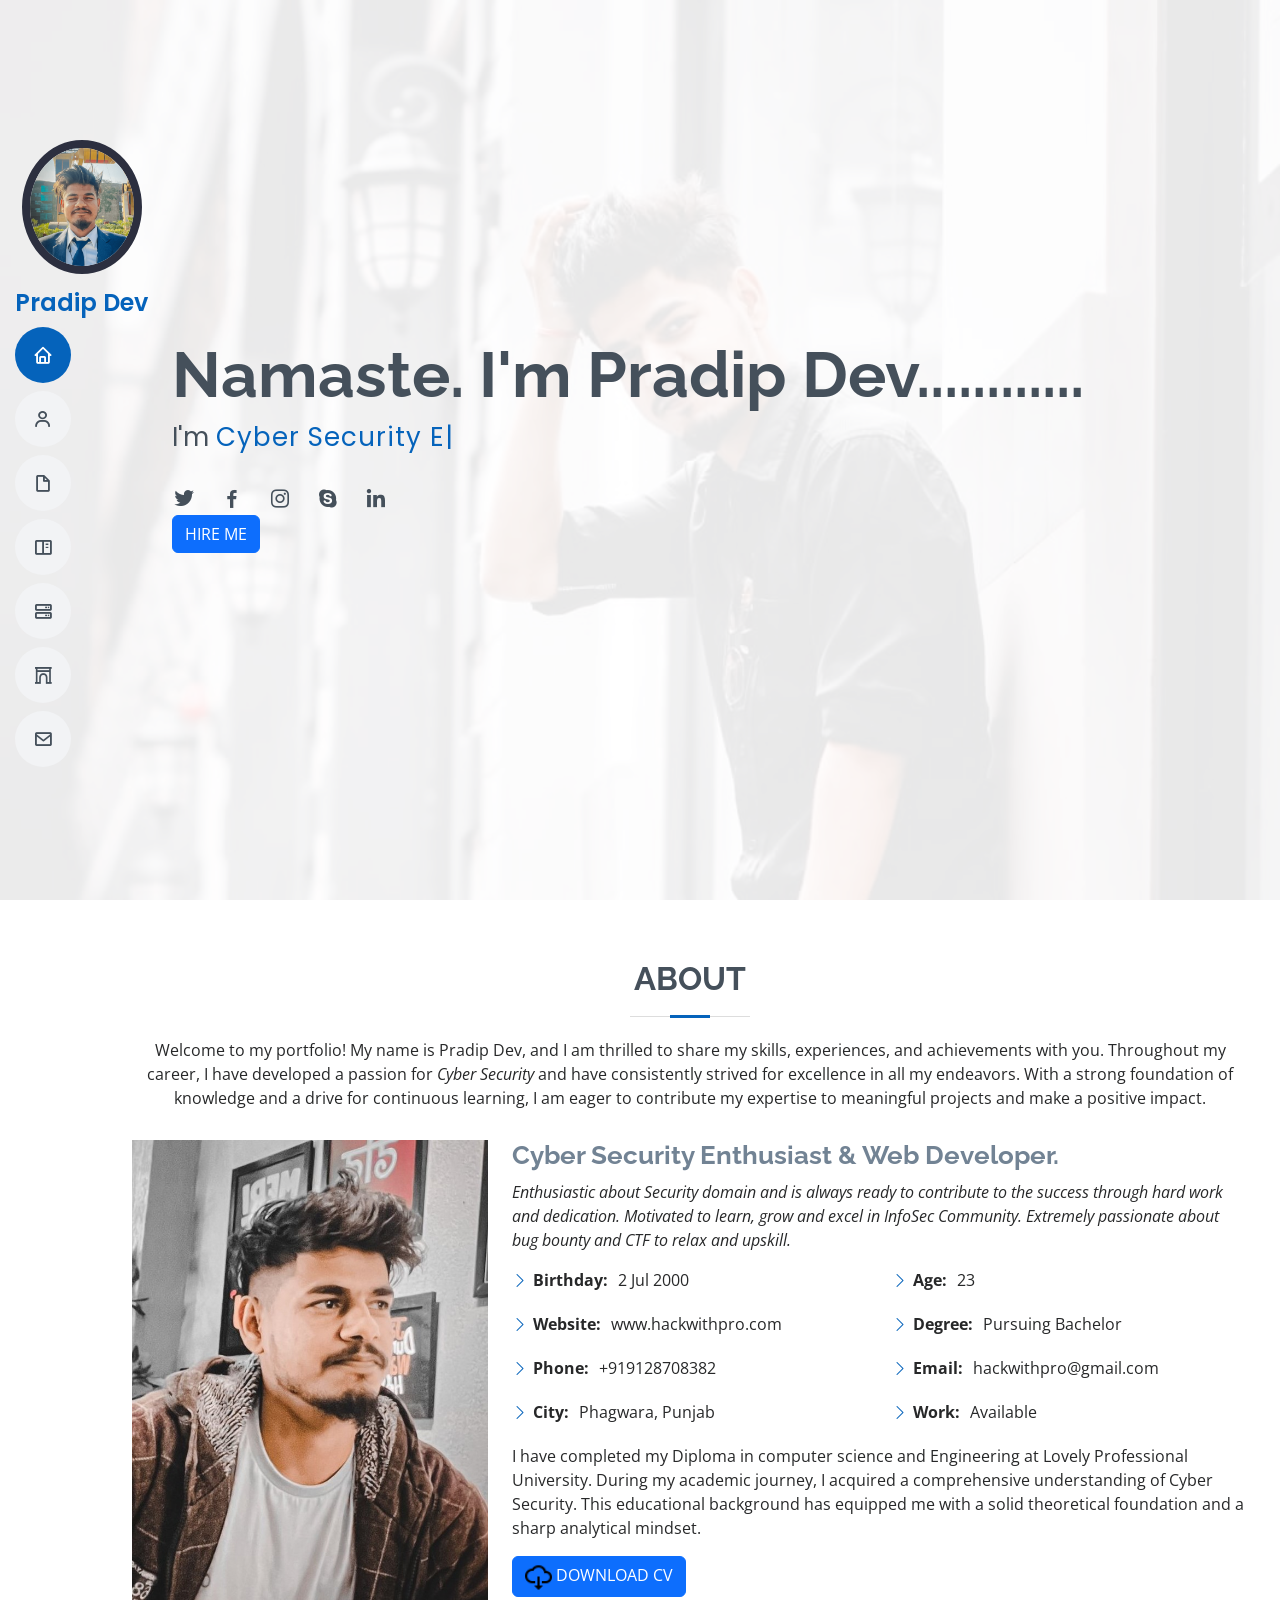
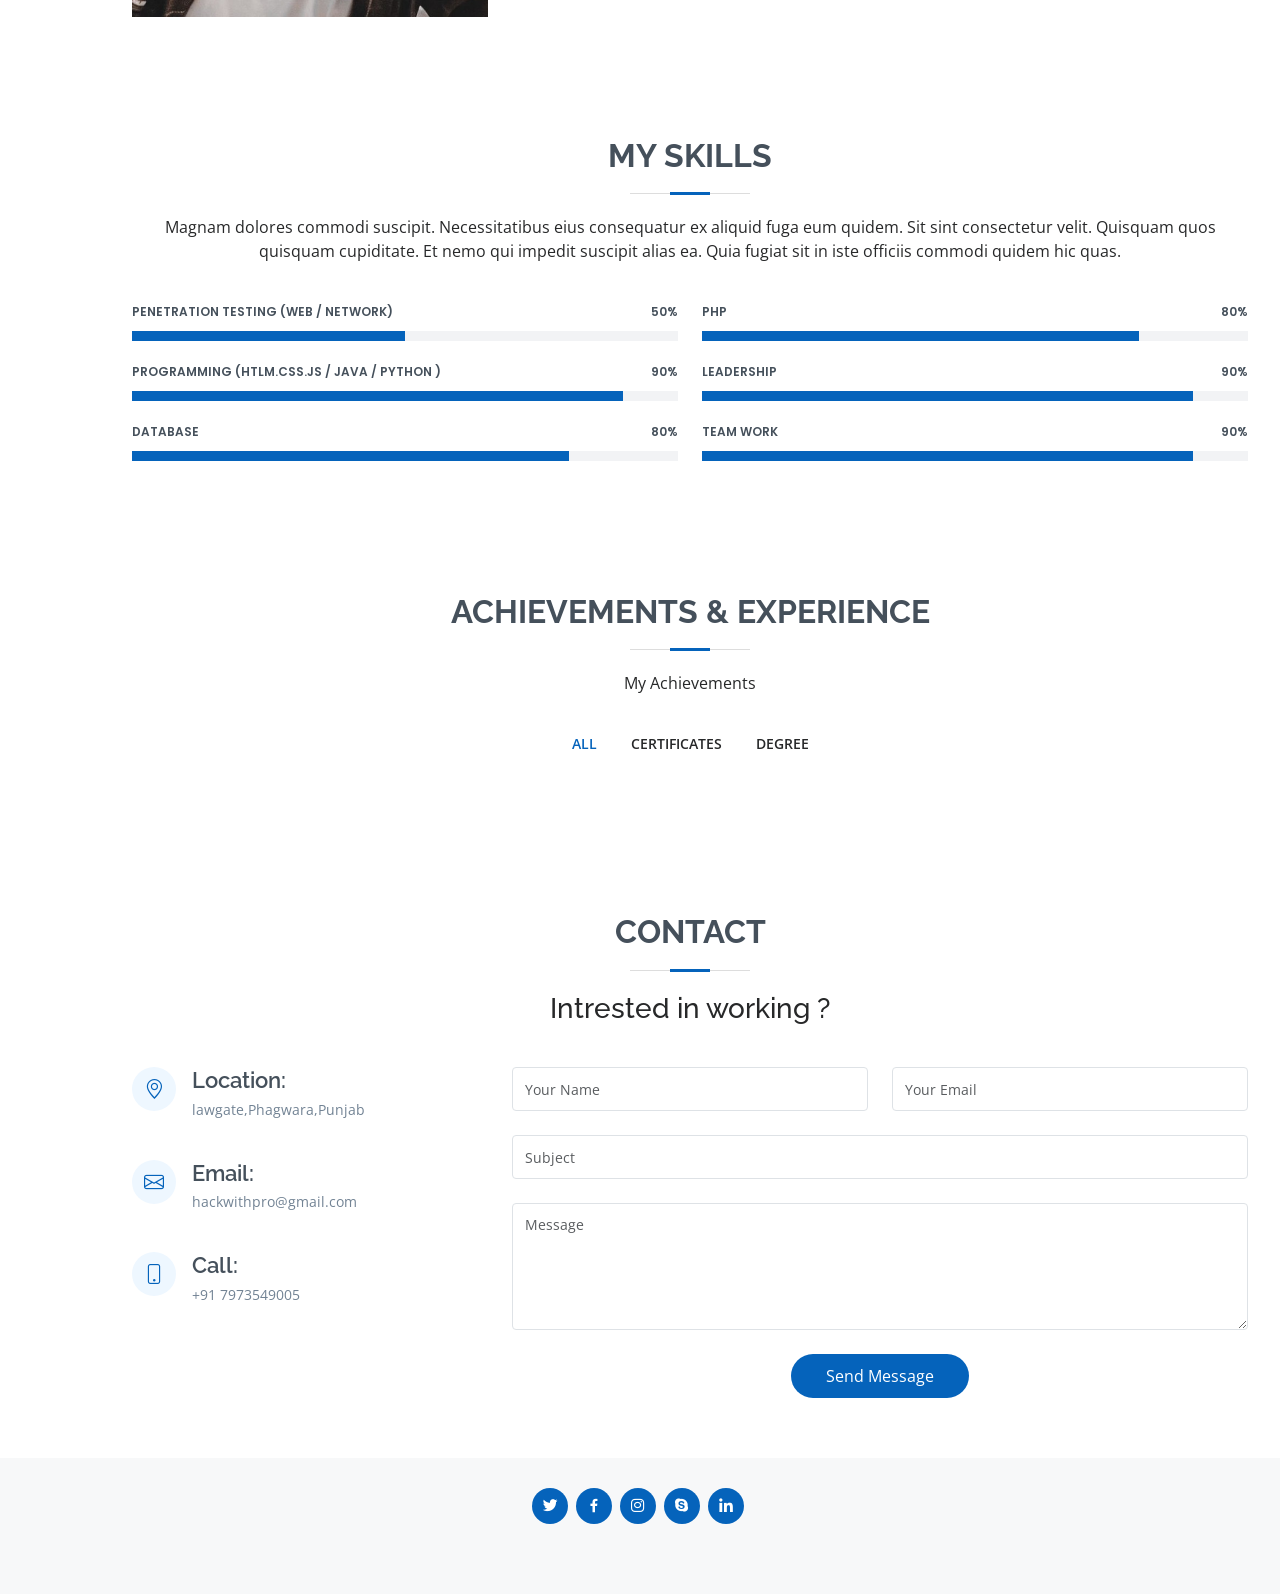
==== commit 1537458e: "changes" ====
--- a/html-kubetrack/index.html
+++ b/html-kubetrack/index.html
@@ -65,7 +65,7 @@
   <!-- ======= Hero Section ======= -->
   <section id="hero" class="d-flex flex-column justify-content-center">
     <div class="container" data-aos="zoom-in" data-aos-delay="100">
-      <h1>Namaste. I'm Pradip Dev</h1>
+      <h1>Namaste. I'm Pradip Dev............</h1>
       <p> I'm <span class="typed" data-typed-items="Cyber Security Enthusiast , Security Researcher, Full Stack Web Developer, "></span></p>
       <div class="social-links">
         <a href="https://twitter.com/Pradeep_161" class="twitter"><i class="bx bxl-twitter"></i></a>
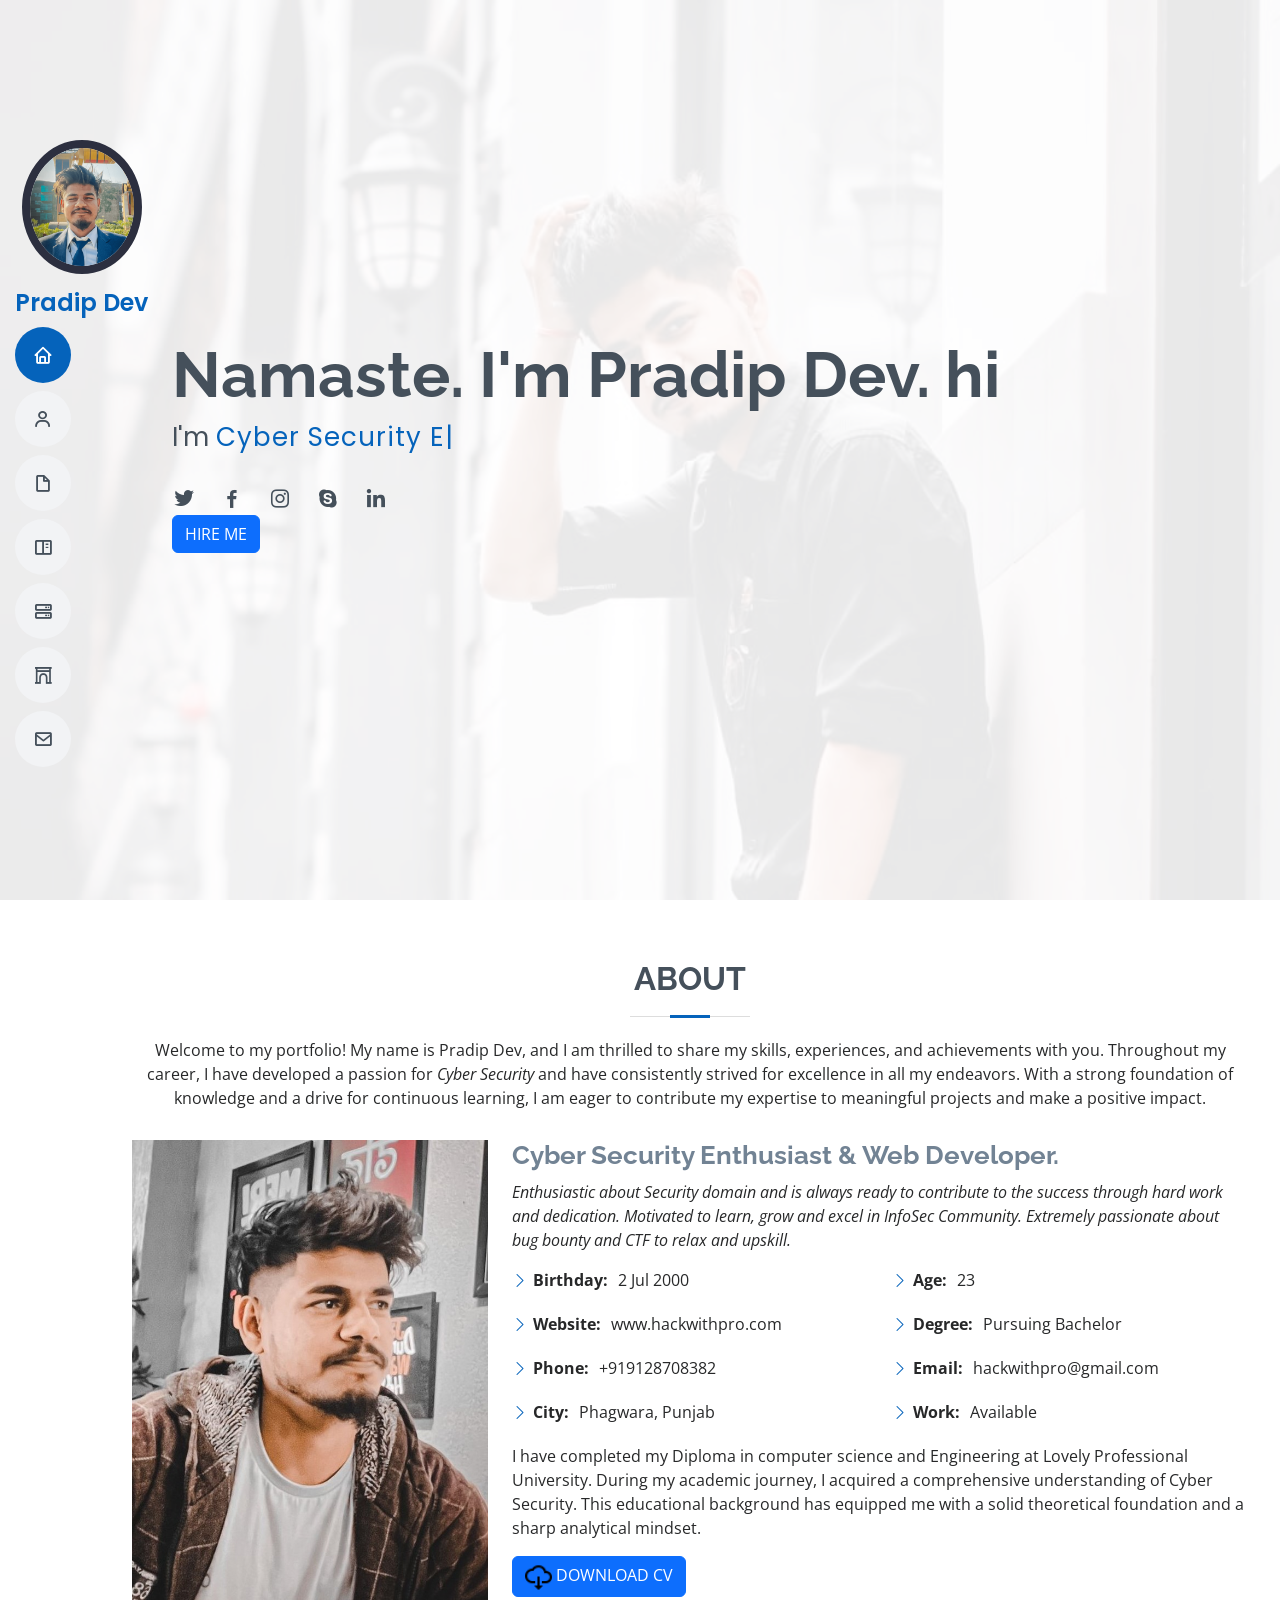
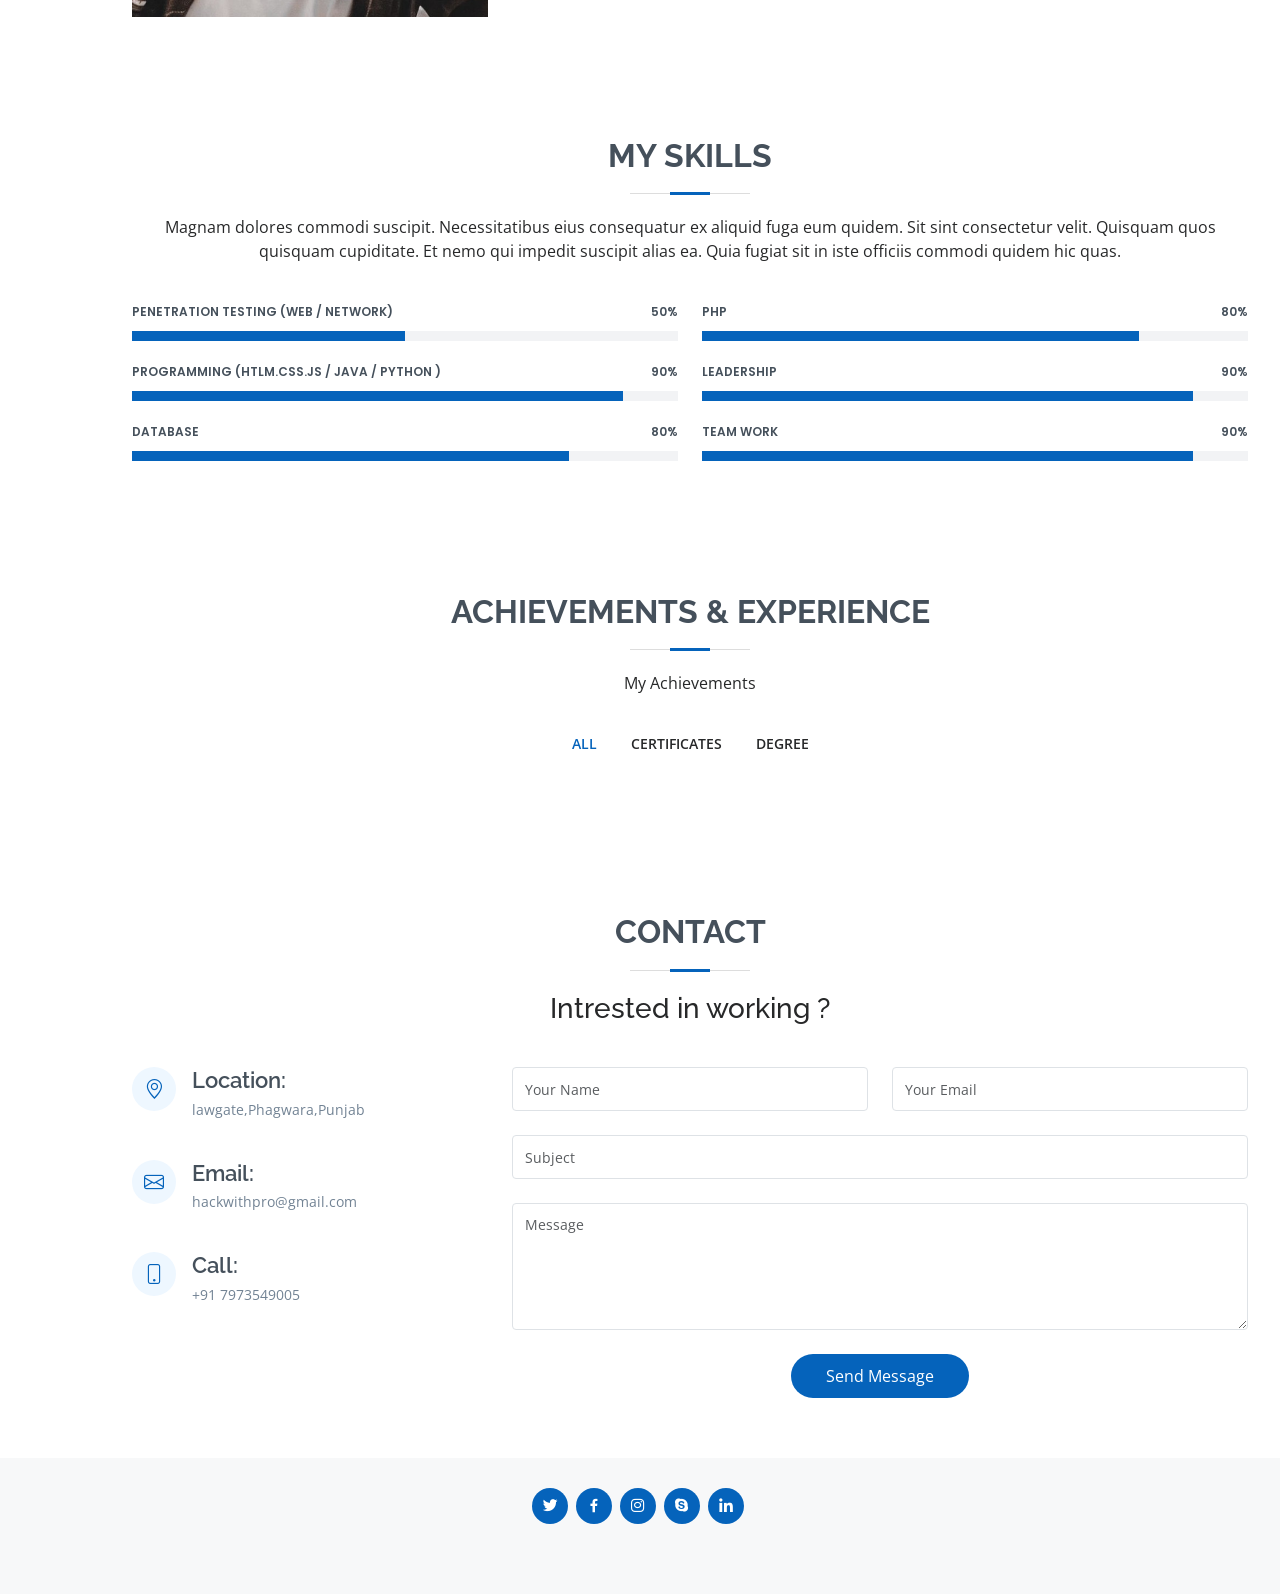
==== commit e70ce186: "changes" ====
--- a/html-kubetrack/index.html
+++ b/html-kubetrack/index.html
@@ -65,7 +65,7 @@
   <!-- ======= Hero Section ======= -->
   <section id="hero" class="d-flex flex-column justify-content-center">
     <div class="container" data-aos="zoom-in" data-aos-delay="100">
-      <h1>Namaste. I'm Pradip Dev............</h1>
+      <h1>Namaste. I'm Pradip Dev. hi </h1>
       <p> I'm <span class="typed" data-typed-items="Cyber Security Enthusiast , Security Researcher, Full Stack Web Developer, "></span></p>
       <div class="social-links">
         <a href="https://twitter.com/Pradeep_161" class="twitter"><i class="bx bxl-twitter"></i></a>
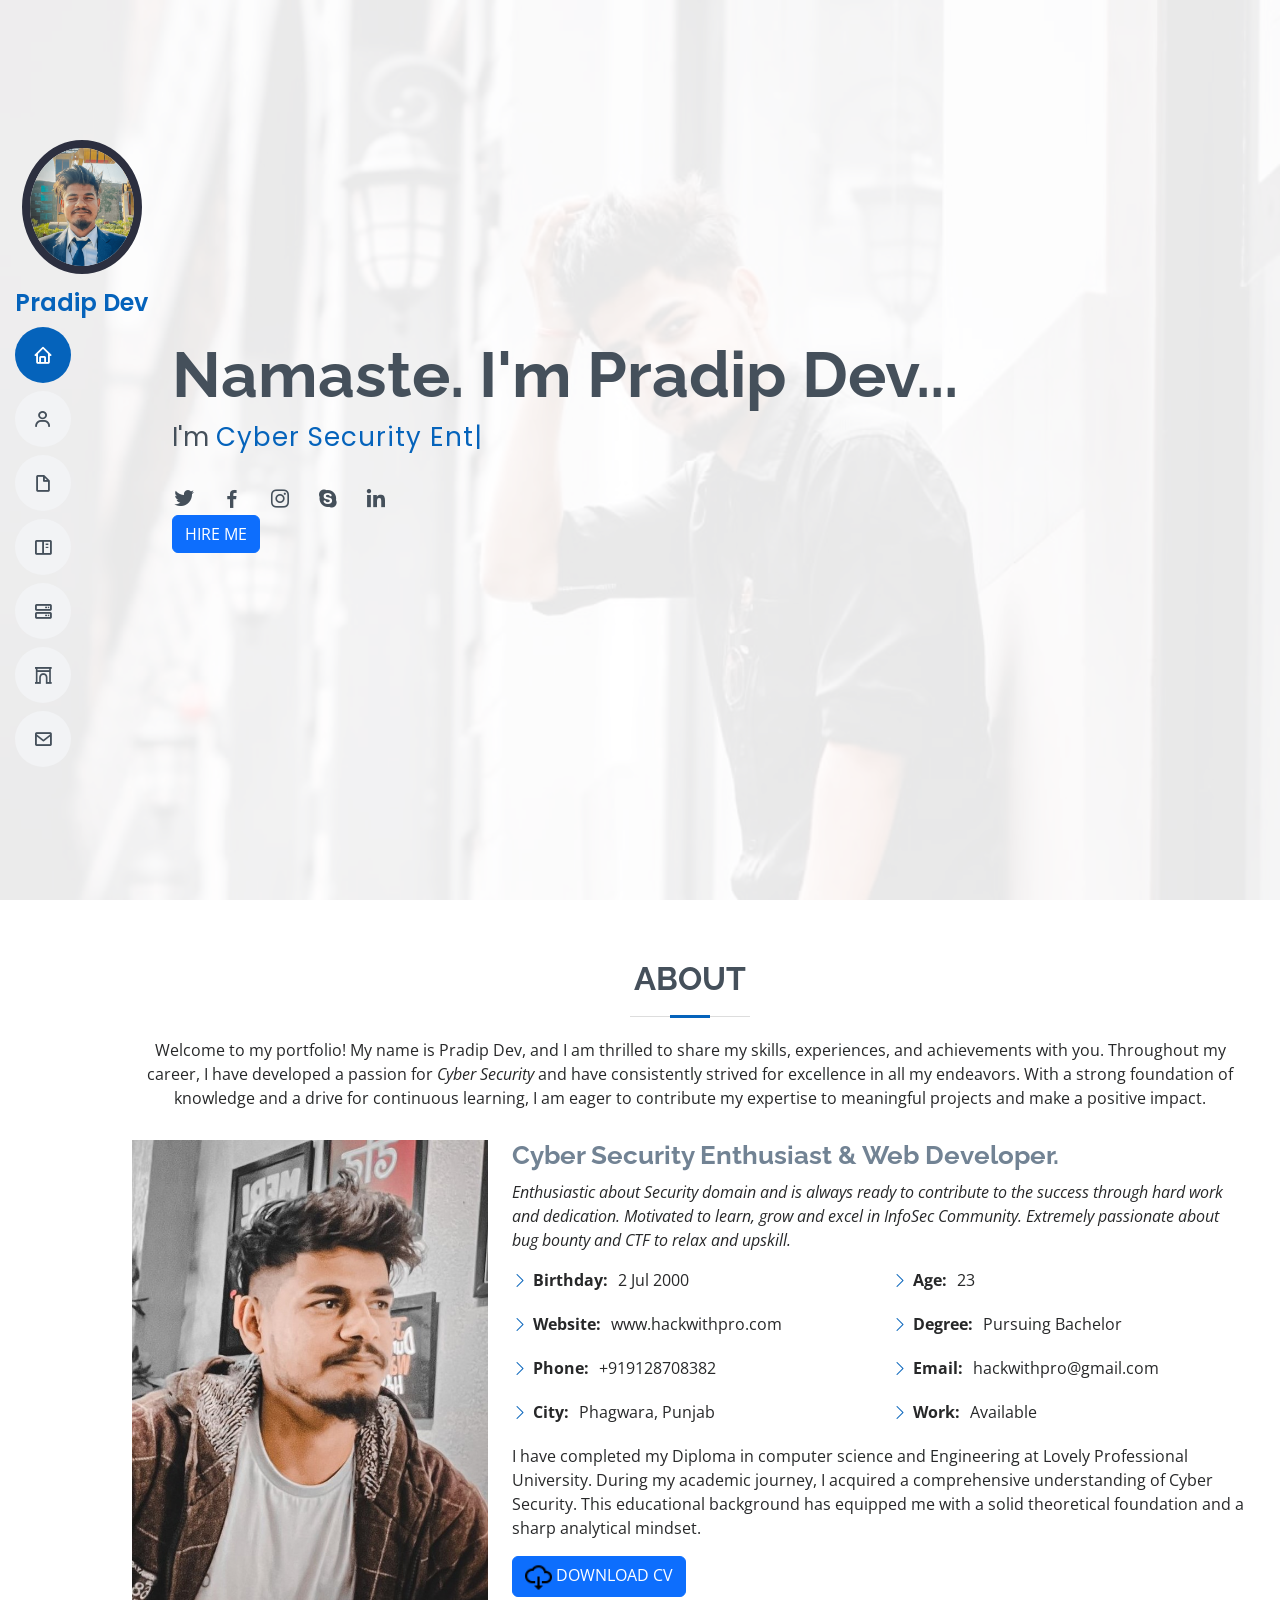
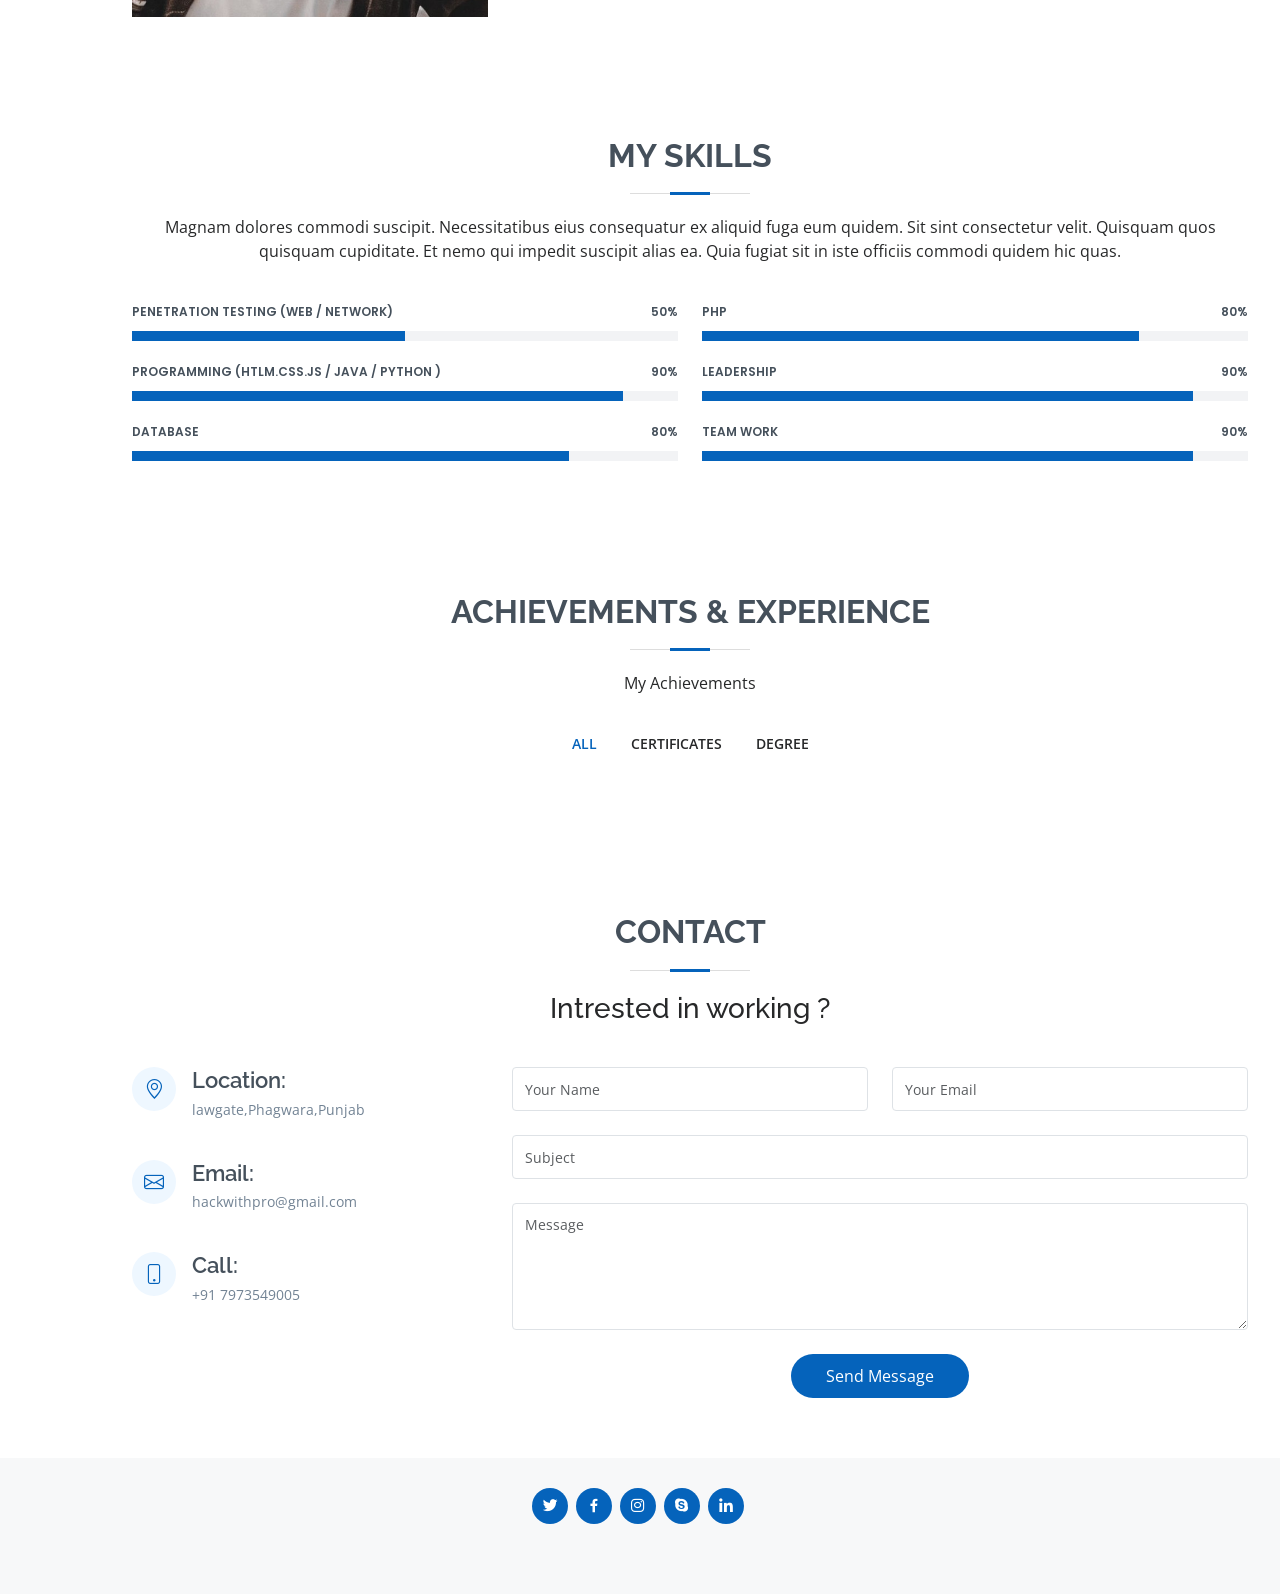
==== commit f846bb14: "changes" ====
--- a/html-kubetrack/index.html
+++ b/html-kubetrack/index.html
@@ -65,7 +65,7 @@
   <!-- ======= Hero Section ======= -->
   <section id="hero" class="d-flex flex-column justify-content-center">
     <div class="container" data-aos="zoom-in" data-aos-delay="100">
-      <h1>Namaste. I'm Pradip Dev. hi </h1>
+      <h1>Namaste. I'm Pradip Dev...</h1>
       <p> I'm <span class="typed" data-typed-items="Cyber Security Enthusiast , Security Researcher, Full Stack Web Developer, "></span></p>
       <div class="social-links">
         <a href="https://twitter.com/Pradeep_161" class="twitter"><i class="bx bxl-twitter"></i></a>
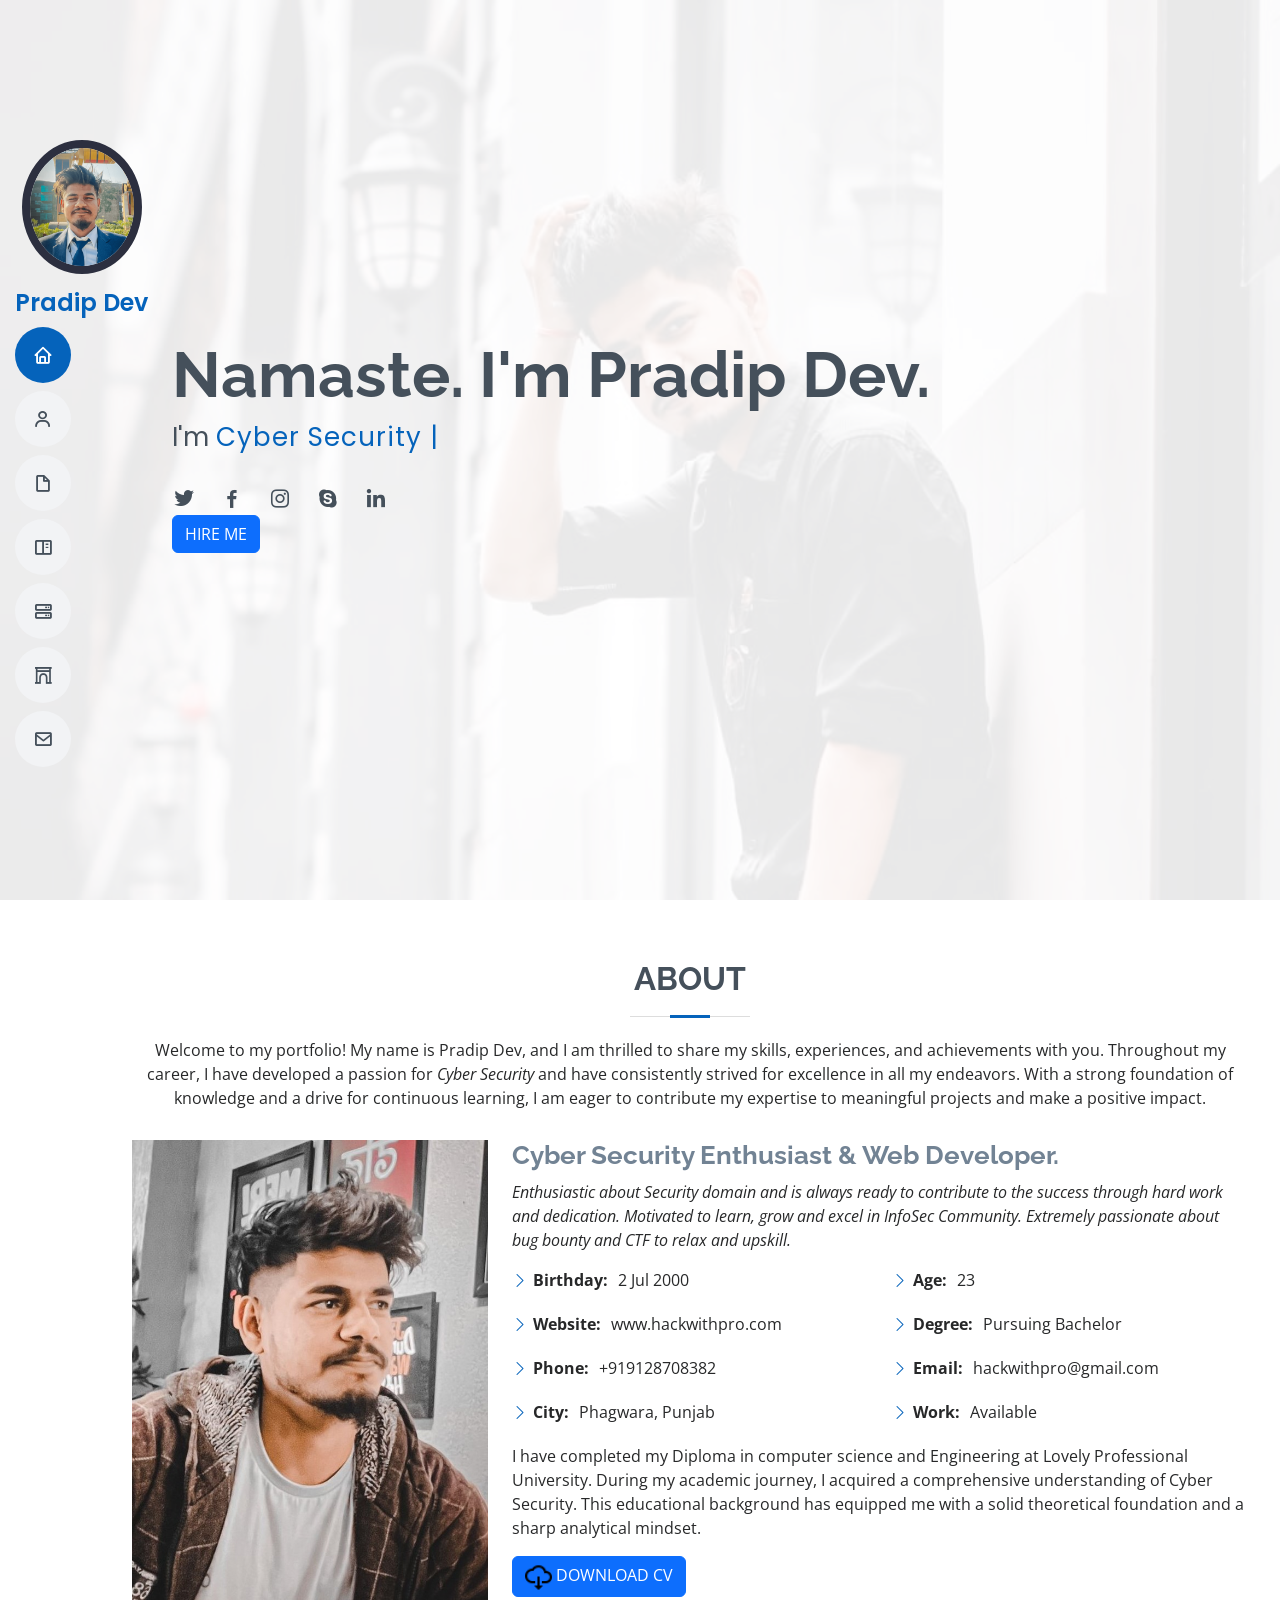
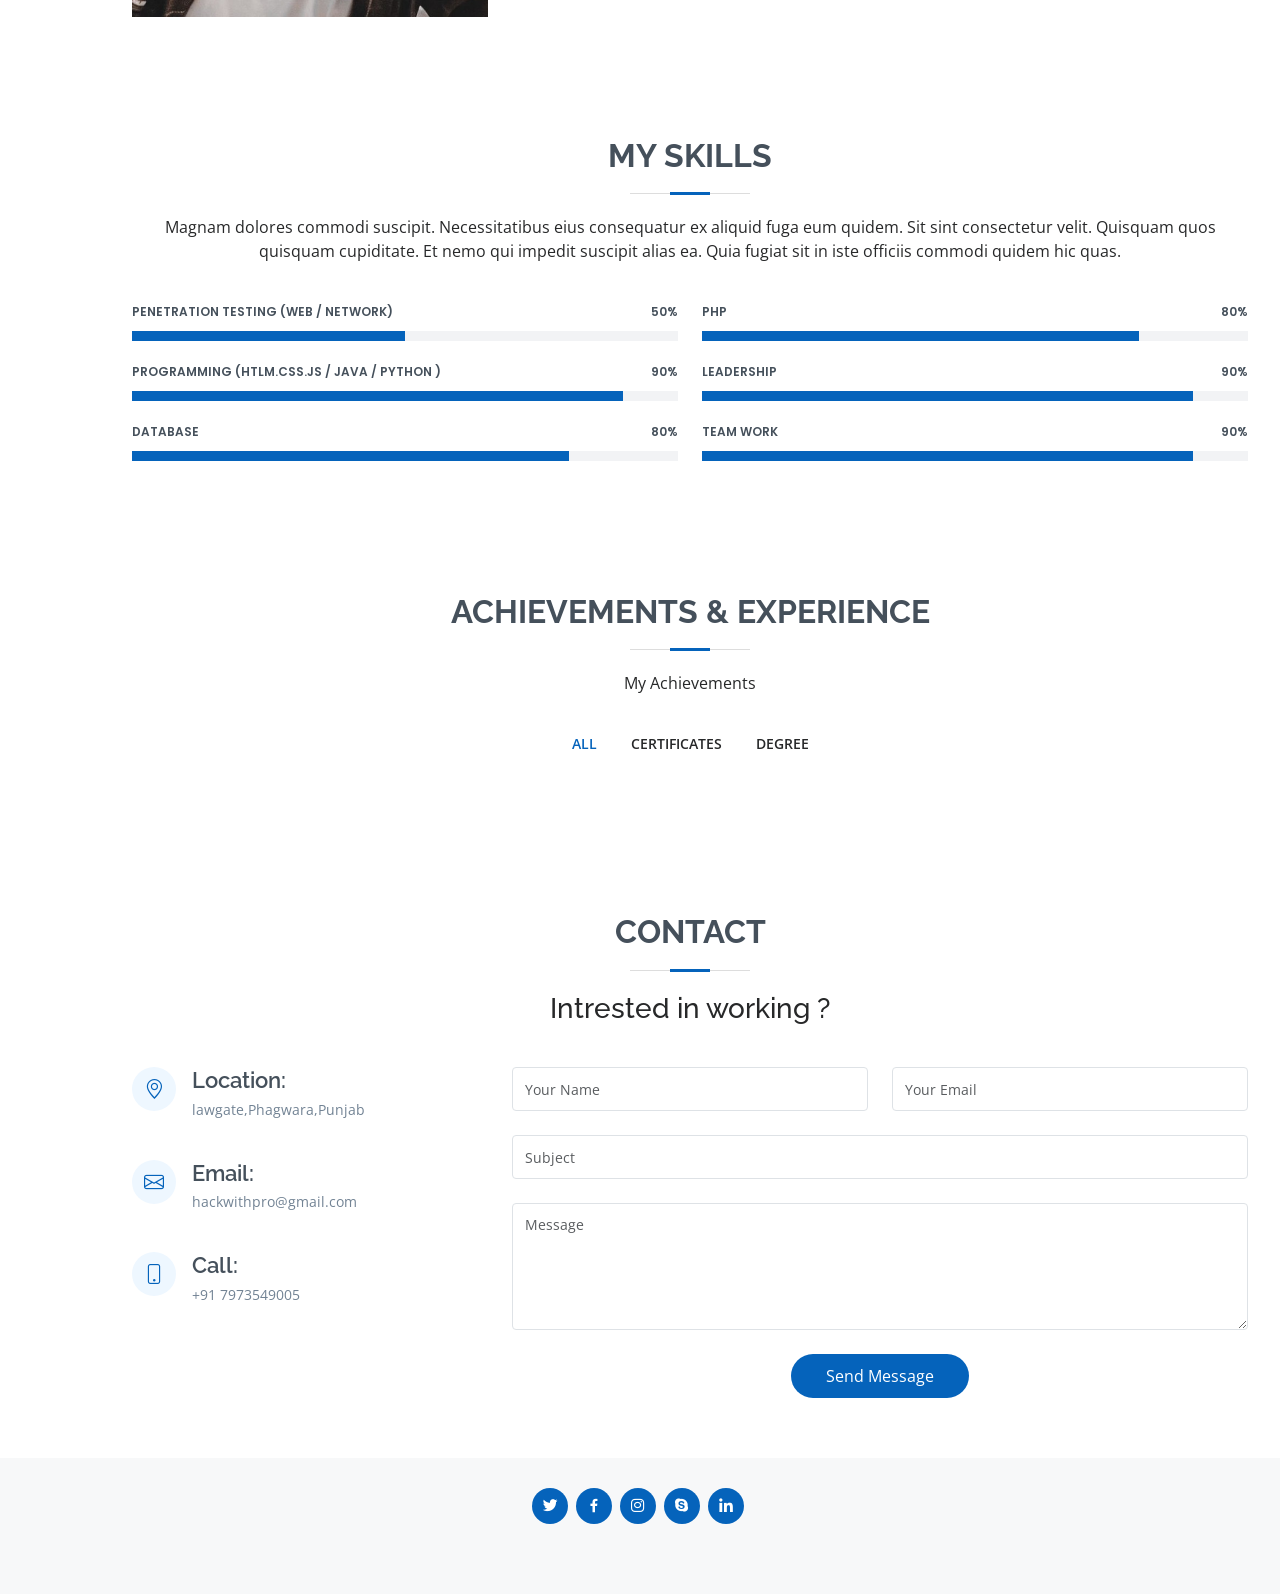
==== commit ba35f876: "changes" ====
--- a/html-kubetrack/index.html
+++ b/html-kubetrack/index.html
@@ -65,7 +65,7 @@
   <!-- ======= Hero Section ======= -->
   <section id="hero" class="d-flex flex-column justify-content-center">
     <div class="container" data-aos="zoom-in" data-aos-delay="100">
-      <h1>Namaste. I'm Pradip Dev...</h1>
+      <h1>Namaste. I'm Pradip Dev.</h1>
       <p> I'm <span class="typed" data-typed-items="Cyber Security Enthusiast , Security Researcher, Full Stack Web Developer, "></span></p>
       <div class="social-links">
         <a href="https://twitter.com/Pradeep_161" class="twitter"><i class="bx bxl-twitter"></i></a>
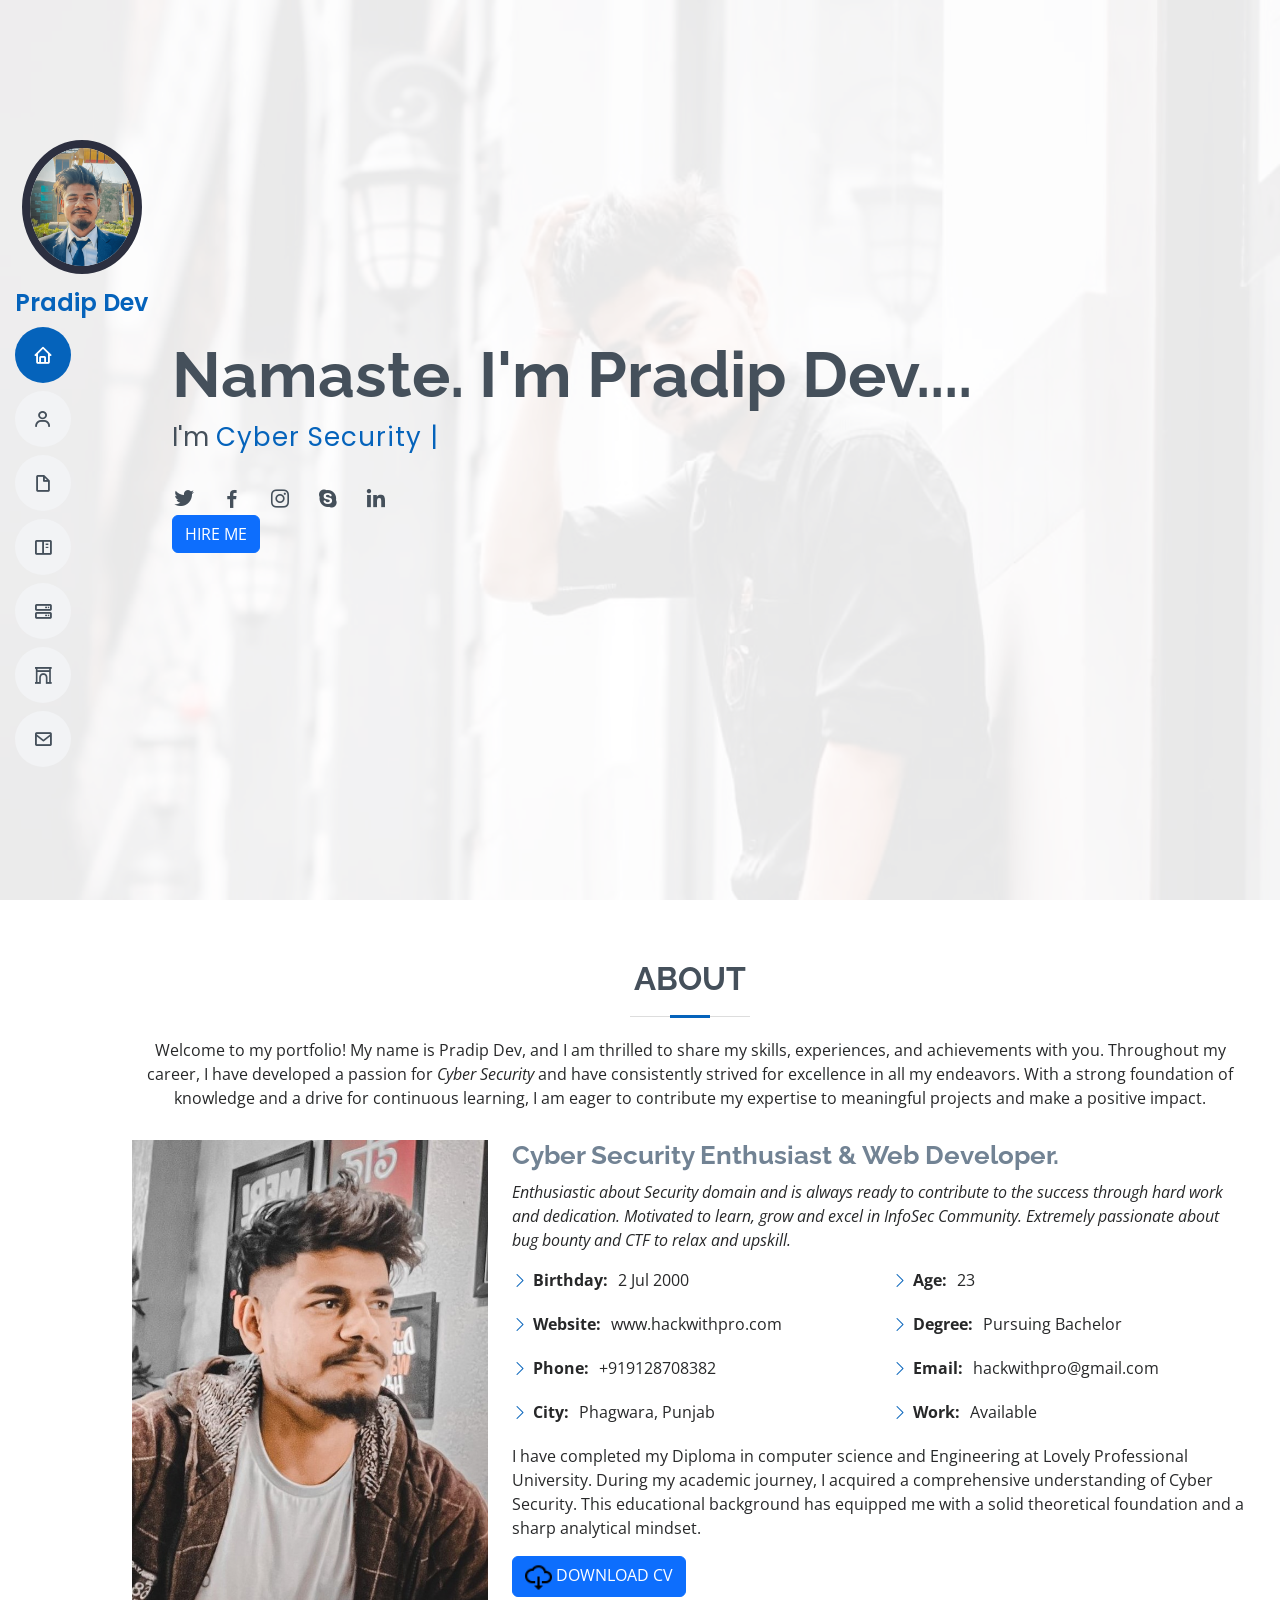
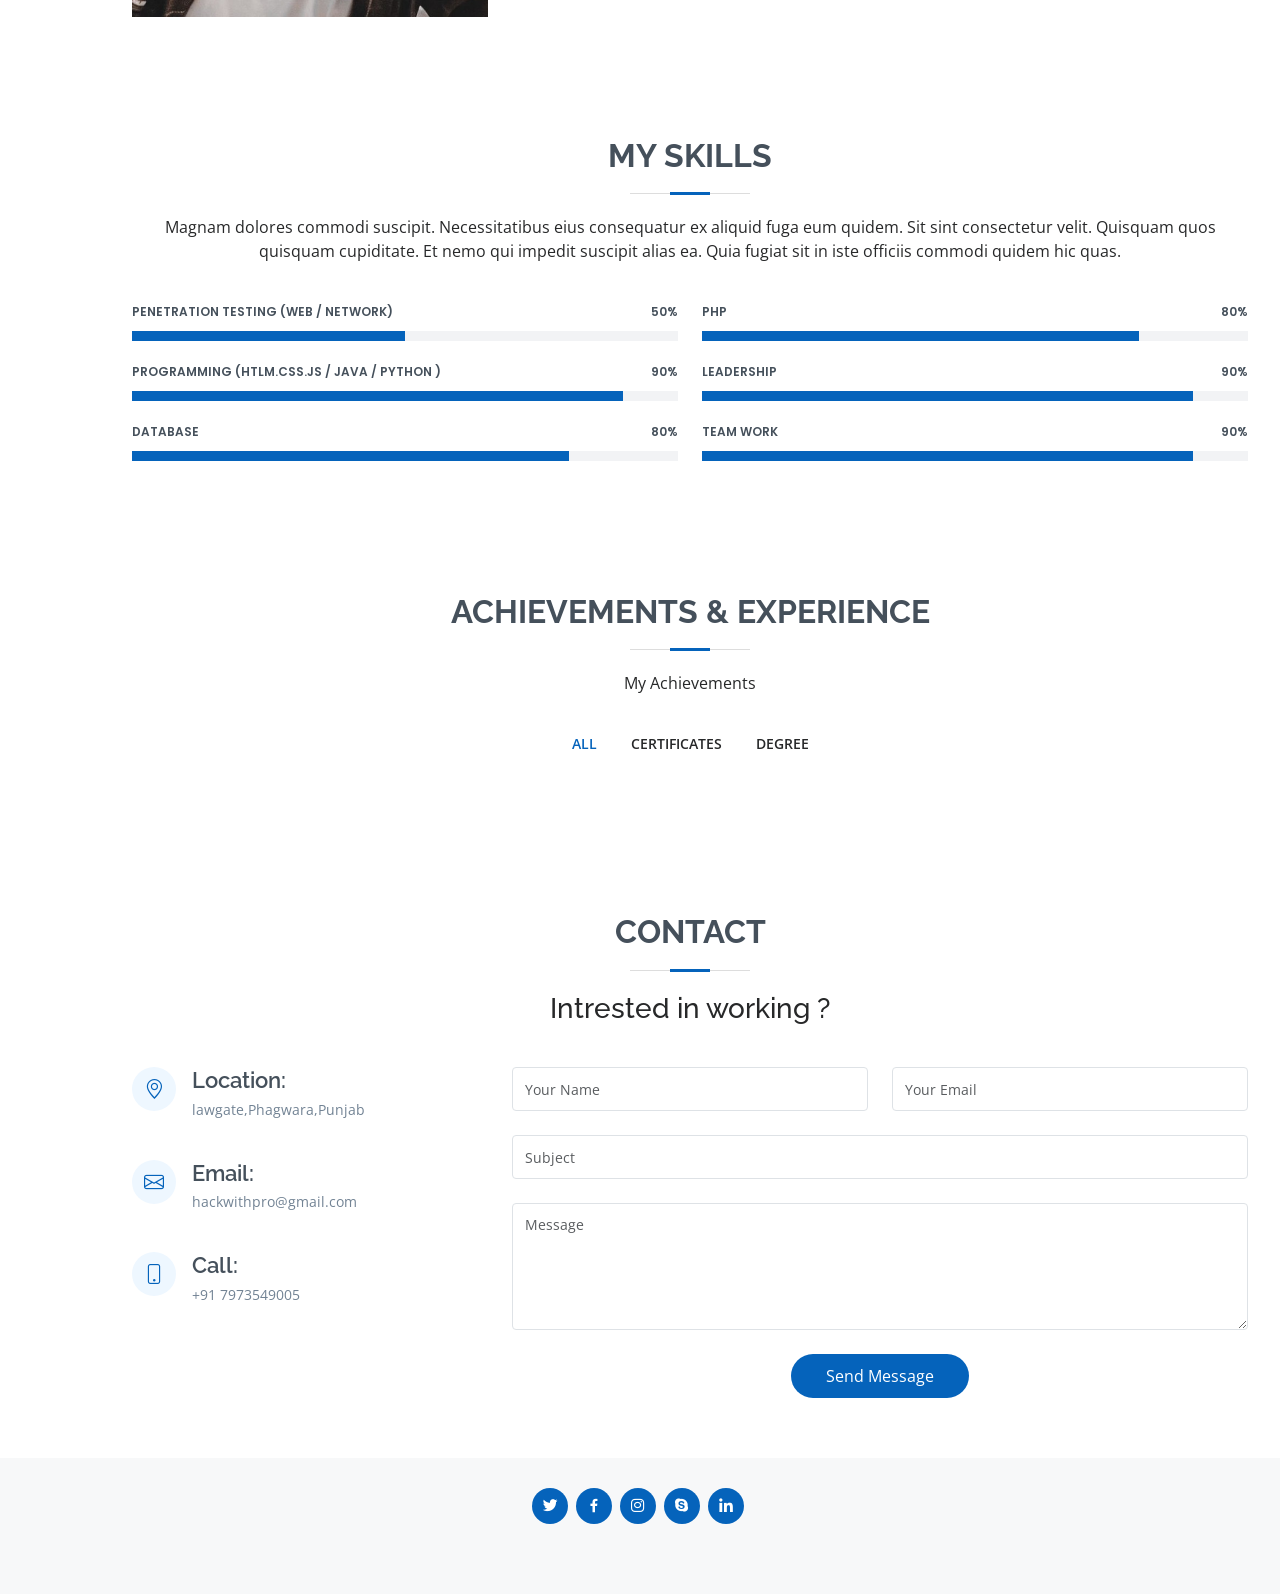
==== commit 55170b9f: "changes for deployment" ====
--- a/html-kubetrack/index.html
+++ b/html-kubetrack/index.html
@@ -65,7 +65,7 @@
   <!-- ======= Hero Section ======= -->
   <section id="hero" class="d-flex flex-column justify-content-center">
     <div class="container" data-aos="zoom-in" data-aos-delay="100">
-      <h1>Namaste. I'm Pradip Dev.</h1>
+      <h1>Namaste. I'm Pradip Dev....</h1>
       <p> I'm <span class="typed" data-typed-items="Cyber Security Enthusiast , Security Researcher, Full Stack Web Developer, "></span></p>
       <div class="social-links">
         <a href="https://twitter.com/Pradeep_161" class="twitter"><i class="bx bxl-twitter"></i></a>
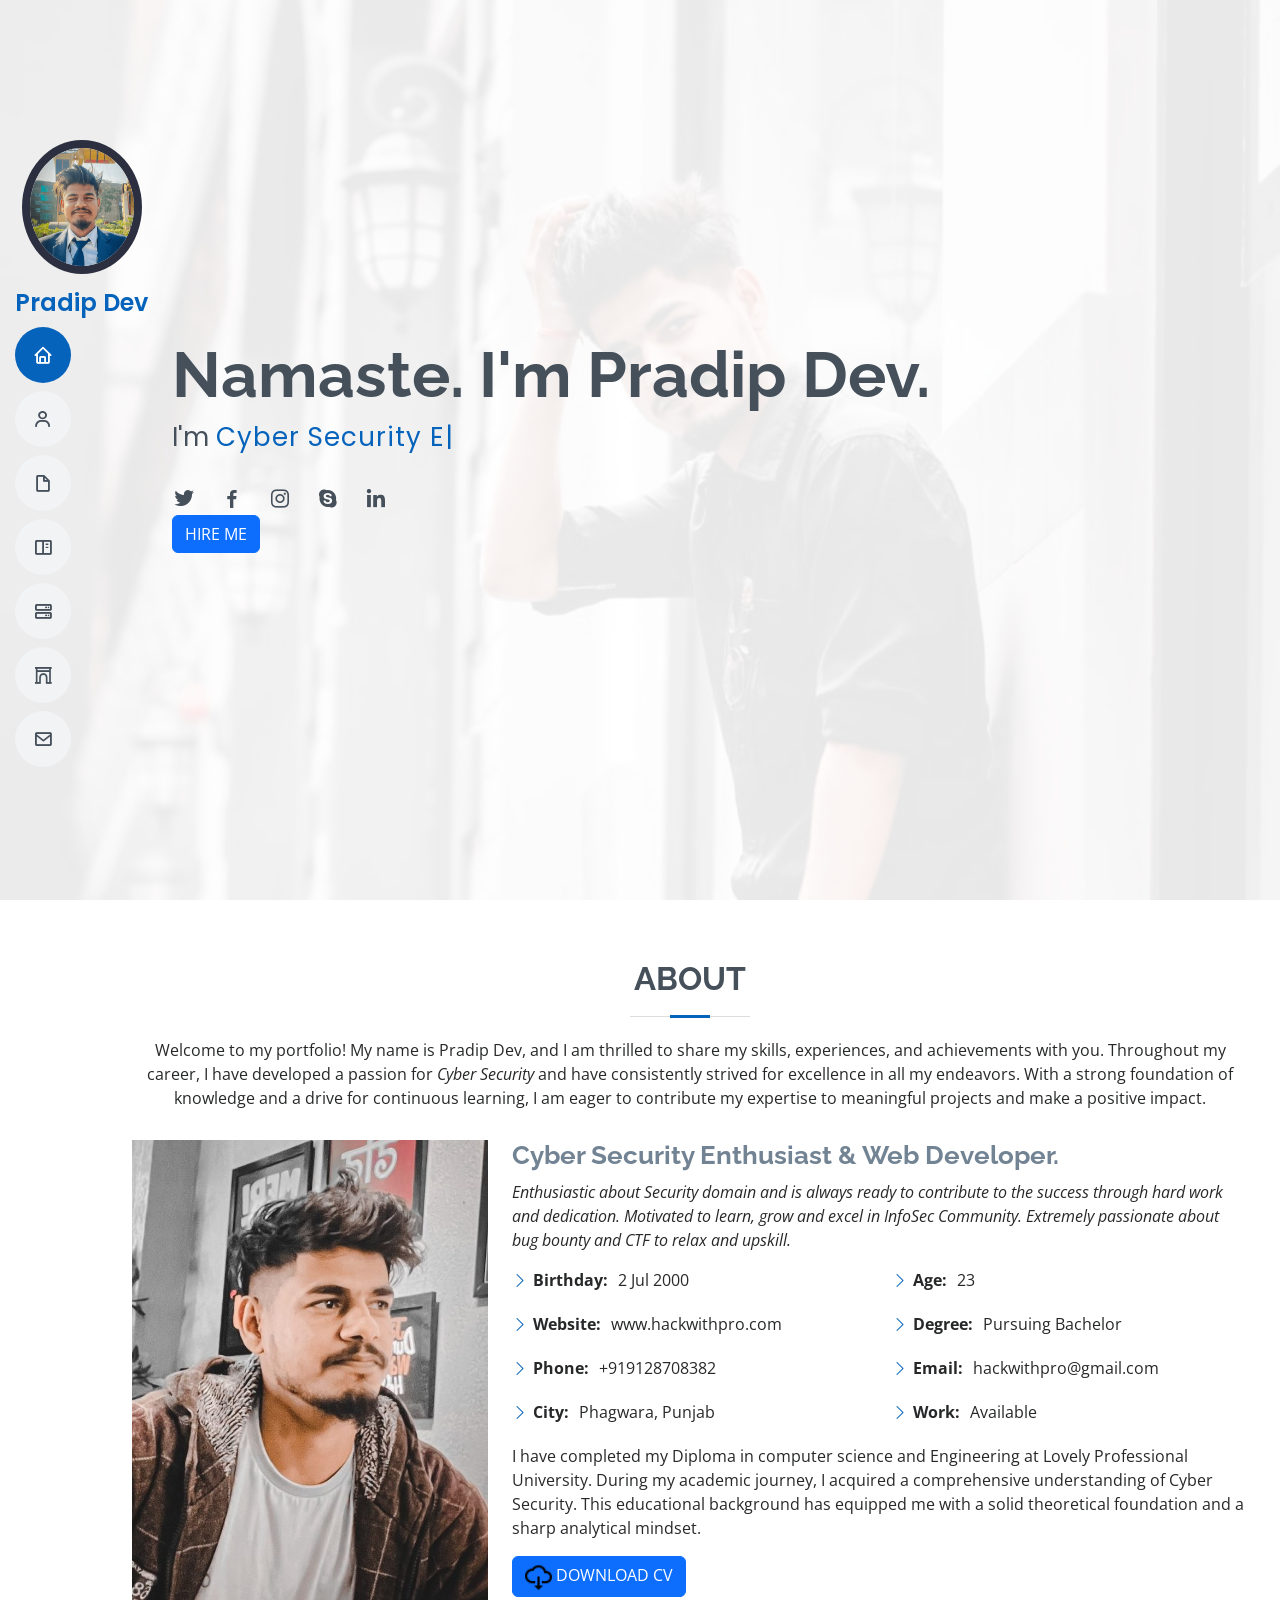
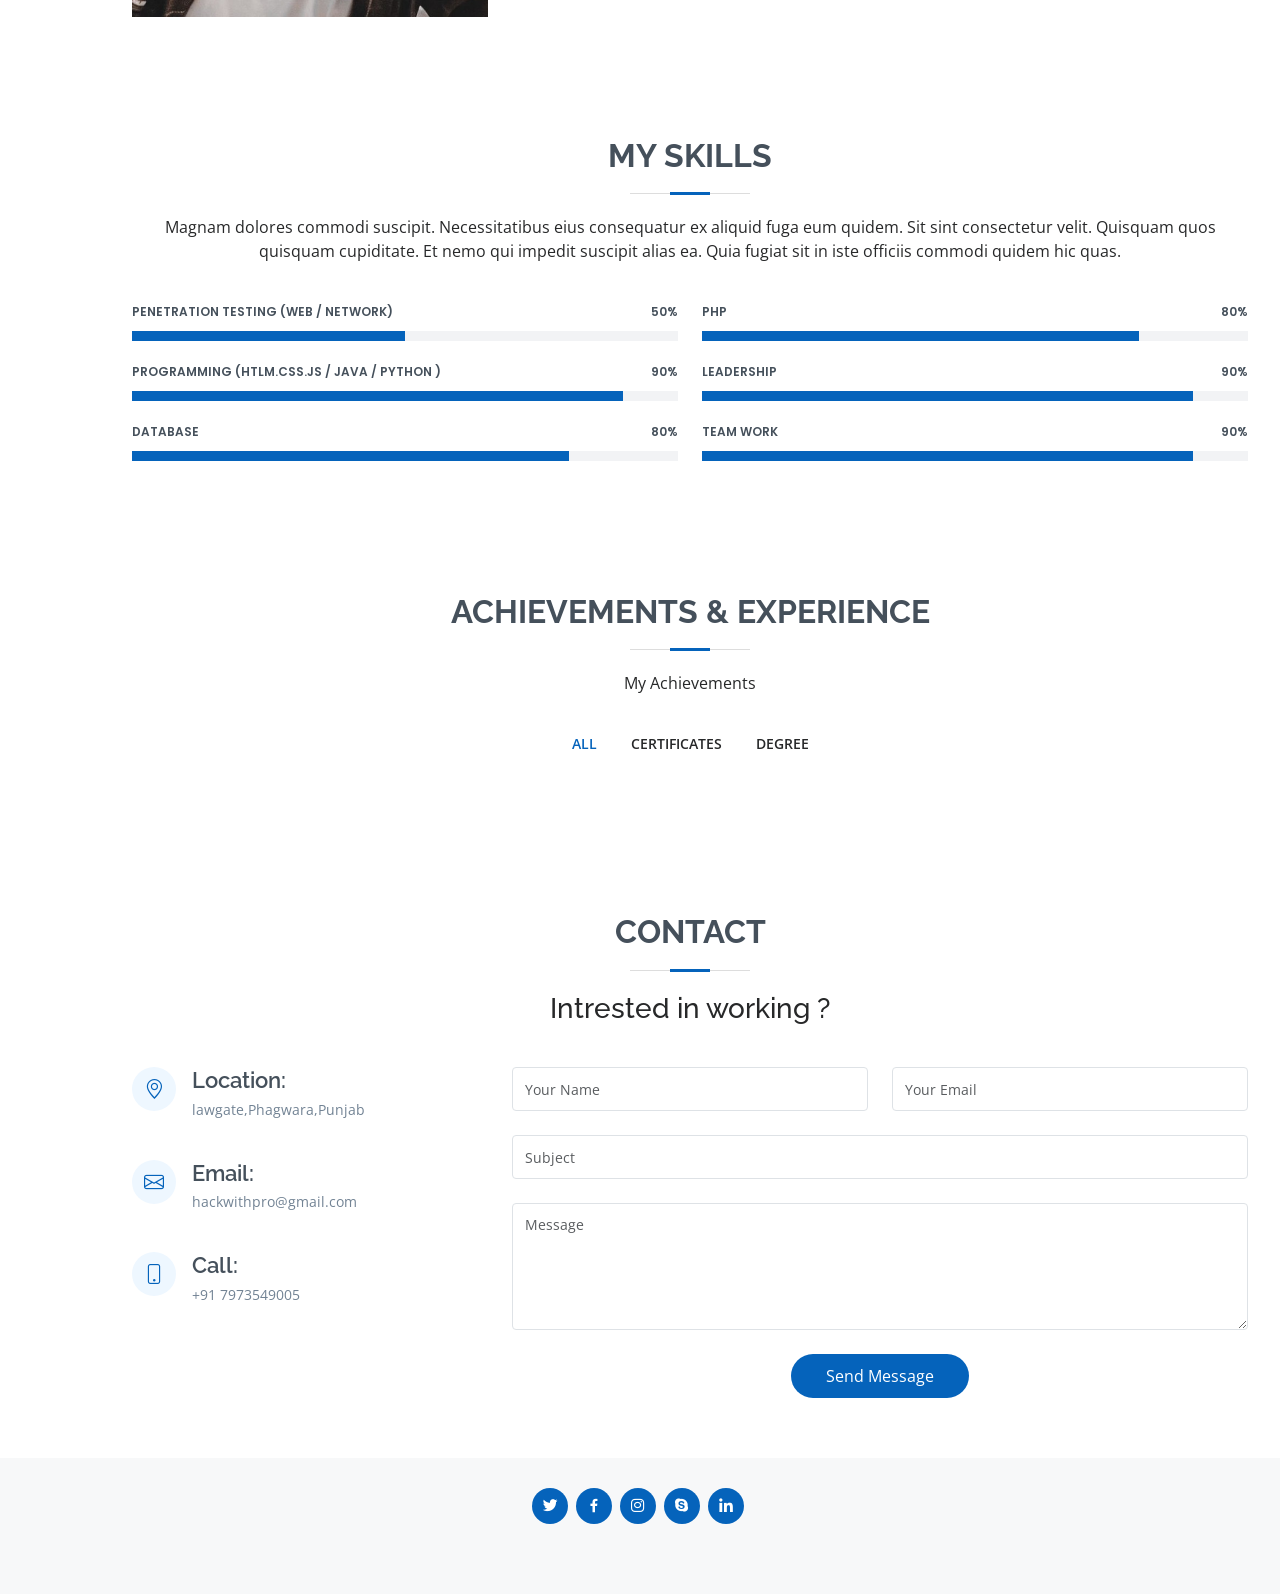
==== commit 6bd7985d: "changes for index file" ====
--- a/html-kubetrack/index.html
+++ b/html-kubetrack/index.html
@@ -65,7 +65,7 @@
   <!-- ======= Hero Section ======= -->
   <section id="hero" class="d-flex flex-column justify-content-center">
     <div class="container" data-aos="zoom-in" data-aos-delay="100">
-      <h1>Namaste. I'm Pradip Dev....</h1>
+      <h1>Namaste. I'm Pradip Dev.</h1>
       <p> I'm <span class="typed" data-typed-items="Cyber Security Enthusiast , Security Researcher, Full Stack Web Developer, "></span></p>
       <div class="social-links">
         <a href="https://twitter.com/Pradeep_161" class="twitter"><i class="bx bxl-twitter"></i></a>
